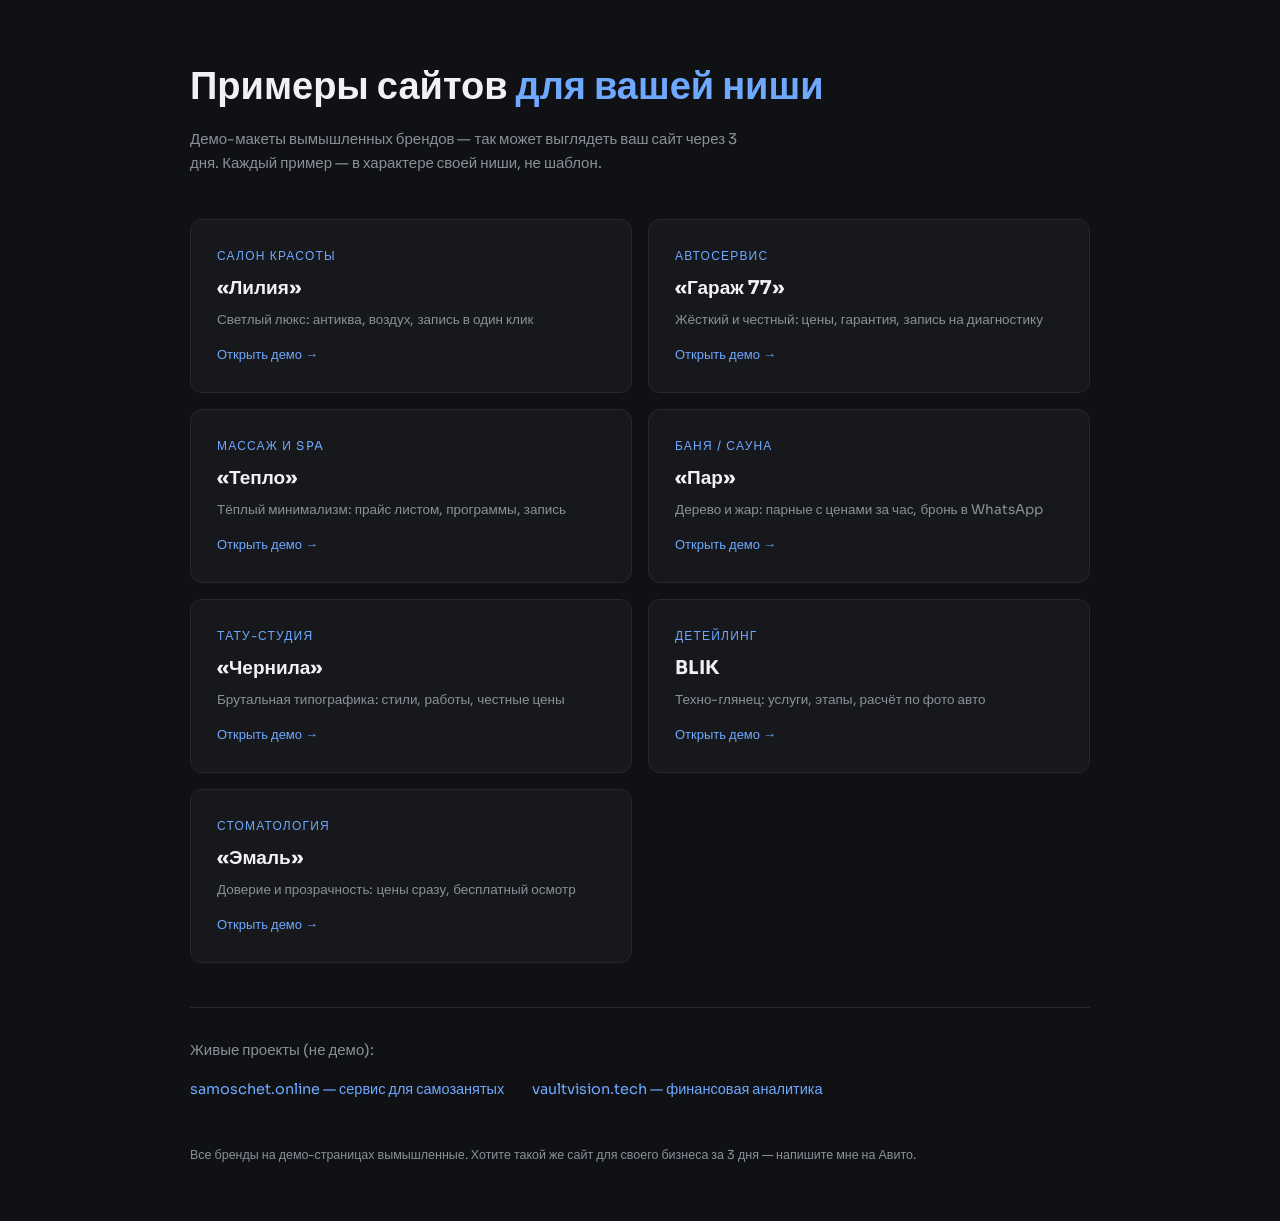
==== index.html @ 4d607de8 "5 новых нишевых демо + витрина портфолио Co-Authored-By: Claude Fable 5 <noreply@anthropic.com>" ====
<!DOCTYPE html>
<html lang="ru">
<head>
<meta charset="UTF-8">
<meta name="viewport" content="width=device-width, initial-scale=1.0">
<title>Примеры сайтов — портфолио</title>
<meta name="robots" content="noindex">
<link href="https://fonts.googleapis.com/css2?family=Sora:wght@400;600;700&display=swap" rel="stylesheet">
<style>
:root{--bg:#101114;--ink:#f0f1f3;--muted:#8b8f98;--acc:#6ea8ff;--line:#26282e;--panel:#17181c}
*{box-sizing:border-box;margin:0;padding:0}
body{background:var(--bg);color:var(--ink);font-family:"Sora",sans-serif;line-height:1.6;padding:56px 24px}
.wrap{max-width:900px;margin:0 auto}
h1{font-size:clamp(26px,4vw,38px);font-weight:700;margin-bottom:10px}
h1 span{color:var(--acc)}
.sub{color:var(--muted);margin-bottom:44px;max-width:560px;font-size:15px}
.grid{display:grid;grid-template-columns:1fr 1fr;gap:16px}
a.card{display:block;background:var(--panel);border:1px solid var(--line);border-radius:12px;padding:26px;text-decoration:none;color:var(--ink);transition:.15s}
a.card:hover{border-color:var(--acc);transform:translateY(-2px)}
.card .niche{font-size:12px;letter-spacing:.1em;text-transform:uppercase;color:var(--acc);margin-bottom:8px}
.card h2{font-size:19px;margin-bottom:6px}
.card p{color:var(--muted);font-size:13.5px}
.card .go{margin-top:14px;font-size:13px;color:var(--acc)}
.real{margin-top:44px;border-top:1px solid var(--line);padding-top:30px}
.real h3{font-size:15px;color:var(--muted);font-weight:400;margin-bottom:14px}
.real a{color:var(--acc);text-decoration:none;margin-right:24px;font-size:14.5px}
.real a:hover{text-decoration:underline}
.foot{margin-top:44px;color:var(--muted);font-size:12.5px}
@media(max-width:680px){.grid{grid-template-columns:1fr}}
</style>
</head>
<body>
<div class="wrap">
  <h1>Примеры сайтов <span>для вашей ниши</span></h1>
  <p class="sub">Демо-макеты вымышленных брендов — так может выглядеть ваш сайт через 3 дня. Каждый пример — в характере своей ниши, не шаблон.</p>
  <div class="grid">
    <a class="card" href="salon/"><div class="niche">Салон красоты</div><h2>«Лилия»</h2><p>Светлый люкс: антиква, воздух, запись в один клик</p><div class="go">Открыть демо →</div></a>
    <a class="card" href="autoservice/"><div class="niche">Автосервис</div><h2>«Гараж 77»</h2><p>Жёсткий и честный: цены, гарантия, запись на диагностику</p><div class="go">Открыть демо →</div></a>
    <a class="card" href="spa/"><div class="niche">Массаж и SPA</div><h2>«Тепло»</h2><p>Тёплый минимализм: прайс листом, программы, запись</p><div class="go">Открыть демо →</div></a>
    <a class="card" href="banya/"><div class="niche">Баня / сауна</div><h2>«Пар»</h2><p>Дерево и жар: парные с ценами за час, бронь в WhatsApp</p><div class="go">Открыть демо →</div></a>
    <a class="card" href="tattoo/"><div class="niche">Тату-студия</div><h2>«Чернила»</h2><p>Брутальная типографика: стили, работы, честные цены</p><div class="go">Открыть демо →</div></a>
    <a class="card" href="detailing/"><div class="niche">Детейлинг</div><h2>BLIK</h2><p>Техно-глянец: услуги, этапы, расчёт по фото авто</p><div class="go">Открыть демо →</div></a>
    <a class="card" href="dental/"><div class="niche">Стоматология</div><h2>«Эмаль»</h2><p>Доверие и прозрачность: цены сразу, бесплатный осмотр</p><div class="go">Открыть демо →</div></a>
  </div>
  <div class="real">
    <h3>Живые проекты (не демо):</h3>
    <a href="https://samoschet.online" target="_blank">samoschet.online — сервис для самозанятых</a>
    <a href="https://vaultvision.tech" target="_blank">vaultvision.tech — финансовая аналитика</a>
  </div>
  <p class="foot">Все бренды на демо-страницах вымышленные. Хотите такой же сайт для своего бизнеса за 3 дня — напишите мне на Авито.</p>
</div>
</body>
</html>
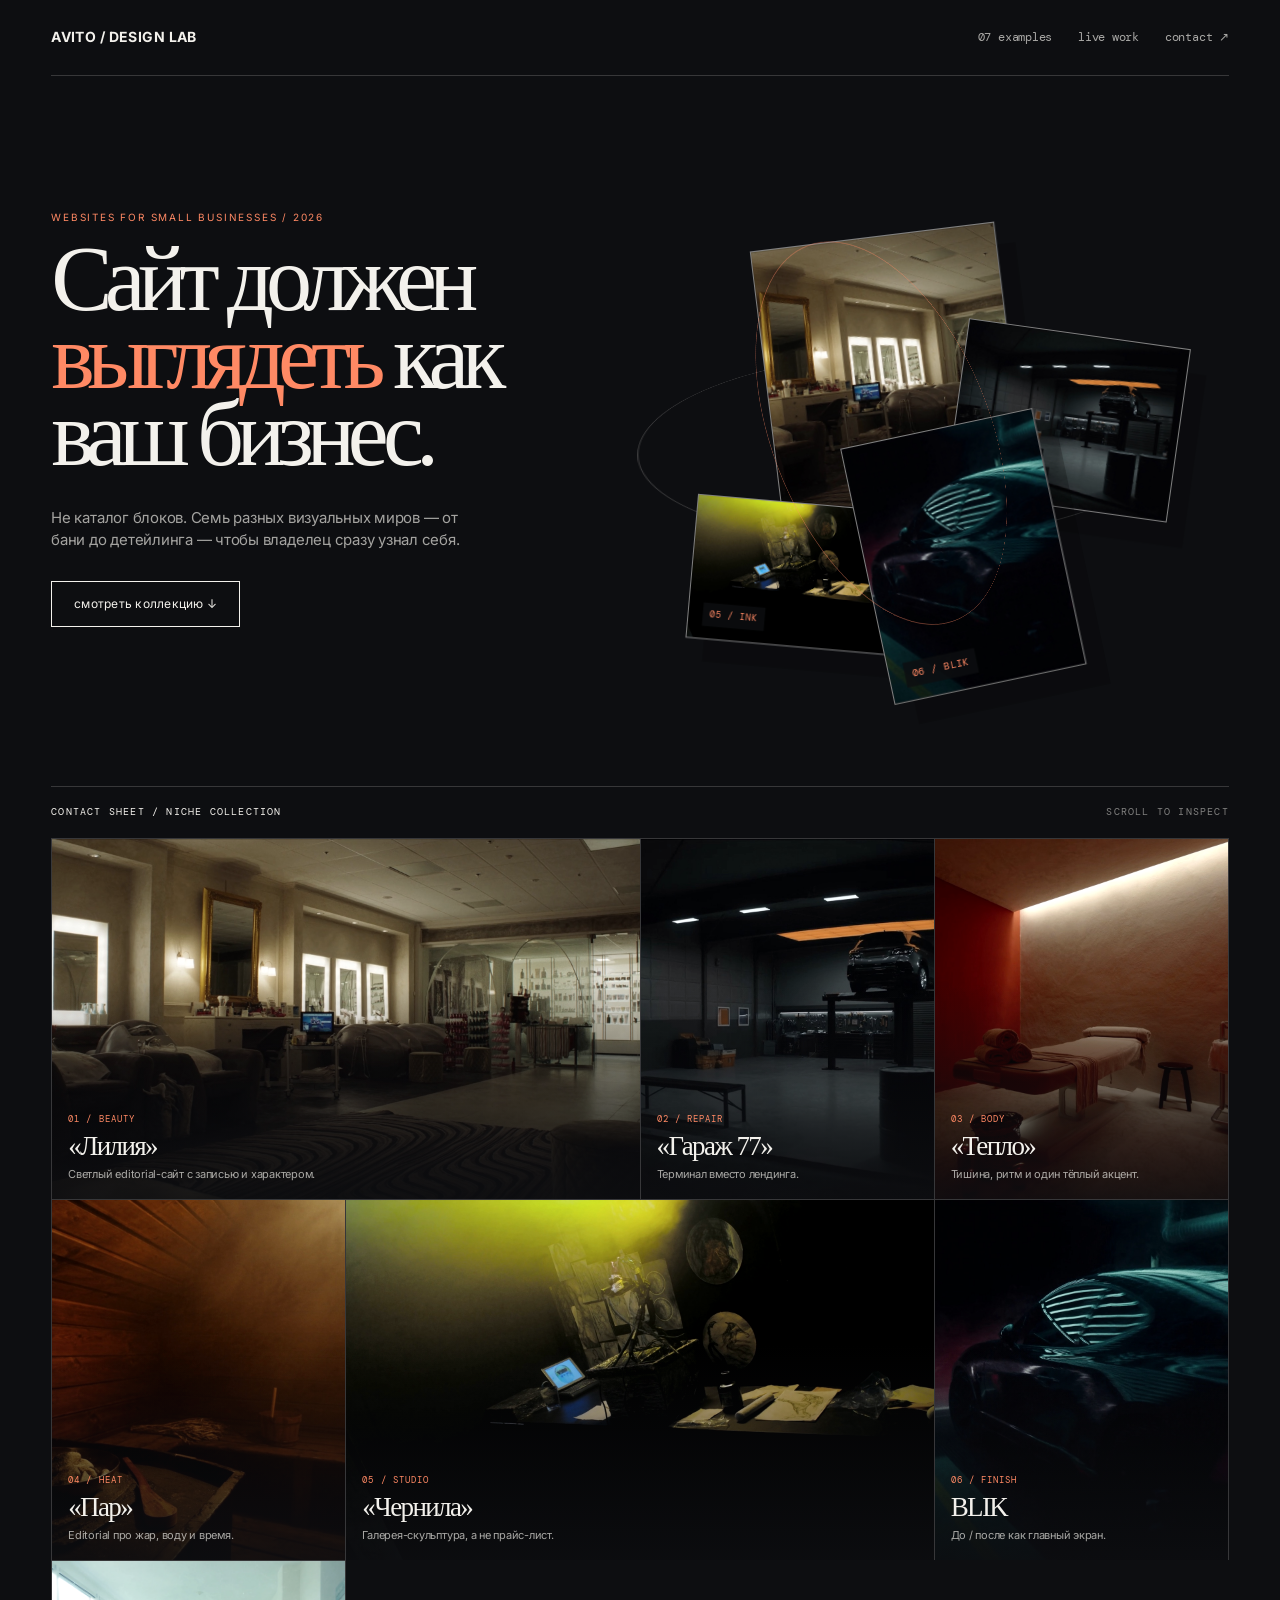
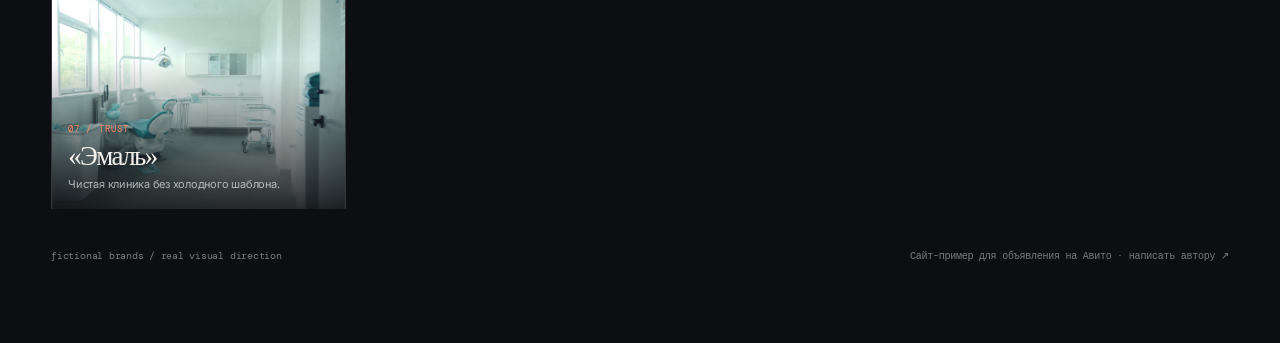
==== commit da92ca21: "Rebuild demo sites with Refero-inspired interactions" ====
--- a/index.html
+++ b/index.html
@@ -1,53 +1,82 @@
-<!DOCTYPE html>
+<!doctype html>
 <html lang="ru">
 <head>
-<meta charset="UTF-8">
-<meta name="viewport" content="width=device-width, initial-scale=1.0">
-<title>Примеры сайтов — портфолио</title>
-<meta name="robots" content="noindex">
-<link href="https://fonts.googleapis.com/css2?family=Sora:wght@400;600;700&display=swap" rel="stylesheet">
-<style>
-:root{--bg:#101114;--ink:#f0f1f3;--muted:#8b8f98;--acc:#6ea8ff;--line:#26282e;--panel:#17181c}
-*{box-sizing:border-box;margin:0;padding:0}
-body{background:var(--bg);color:var(--ink);font-family:"Sora",sans-serif;line-height:1.6;padding:56px 24px}
-.wrap{max-width:900px;margin:0 auto}
-h1{font-size:clamp(26px,4vw,38px);font-weight:700;margin-bottom:10px}
-h1 span{color:var(--acc)}
-.sub{color:var(--muted);margin-bottom:44px;max-width:560px;font-size:15px}
-.grid{display:grid;grid-template-columns:1fr 1fr;gap:16px}
-a.card{display:block;background:var(--panel);border:1px solid var(--line);border-radius:12px;padding:26px;text-decoration:none;color:var(--ink);transition:.15s}
-a.card:hover{border-color:var(--acc);transform:translateY(-2px)}
-.card .niche{font-size:12px;letter-spacing:.1em;text-transform:uppercase;color:var(--acc);margin-bottom:8px}
-.card h2{font-size:19px;margin-bottom:6px}
-.card p{color:var(--muted);font-size:13.5px}
-.card .go{margin-top:14px;font-size:13px;color:var(--acc)}
-.real{margin-top:44px;border-top:1px solid var(--line);padding-top:30px}
-.real h3{font-size:15px;color:var(--muted);font-weight:400;margin-bottom:14px}
-.real a{color:var(--acc);text-decoration:none;margin-right:24px;font-size:14.5px}
-.real a:hover{text-decoration:underline}
-.foot{margin-top:44px;color:var(--muted);font-size:12.5px}
-@media(max-width:680px){.grid{grid-template-columns:1fr}}
-</style>
+  <meta charset="UTF-8">
+  <meta name="viewport" content="width=device-width, initial-scale=1.0">
+  <title>AVITO / Design Lab — сайты для бизнеса</title>
+  <meta name="robots" content="noindex">
+  <link rel="preconnect" href="https://fonts.googleapis.com">
+  <link rel="preconnect" href="https://fonts.gstatic.com" crossorigin>
+  <link href="https://fonts.googleapis.com/css2?family=DM+Mono:wght@400;500&family=Inter:wght@400;500;600;700&display=swap" rel="stylesheet">
+  <link rel="stylesheet" href="redesign.css">
+  <script src="redesign.js" defer></script>
 </head>
-<body>
-<div class="wrap">
-  <h1>Примеры сайтов <span>для вашей ниши</span></h1>
-  <p class="sub">Демо-макеты вымышленных брендов — так может выглядеть ваш сайт через 3 дня. Каждый пример — в характере своей ниши, не шаблон.</p>
-  <div class="grid">
-    <a class="card" href="salon/"><div class="niche">Салон красоты</div><h2>«Лилия»</h2><p>Светлый люкс: антиква, воздух, запись в один клик</p><div class="go">Открыть демо →</div></a>
-    <a class="card" href="autoservice/"><div class="niche">Автосервис</div><h2>«Гараж 77»</h2><p>Жёсткий и честный: цены, гарантия, запись на диагностику</p><div class="go">Открыть демо →</div></a>
-    <a class="card" href="spa/"><div class="niche">Массаж и SPA</div><h2>«Тепло»</h2><p>Тёплый минимализм: прайс листом, программы, запись</p><div class="go">Открыть демо →</div></a>
-    <a class="card" href="banya/"><div class="niche">Баня / сауна</div><h2>«Пар»</h2><p>Дерево и жар: парные с ценами за час, бронь в WhatsApp</p><div class="go">Открыть демо →</div></a>
-    <a class="card" href="tattoo/"><div class="niche">Тату-студия</div><h2>«Чернила»</h2><p>Брутальная типографика: стили, работы, честные цены</p><div class="go">Открыть демо →</div></a>
-    <a class="card" href="detailing/"><div class="niche">Детейлинг</div><h2>BLIK</h2><p>Техно-глянец: услуги, этапы, расчёт по фото авто</p><div class="go">Открыть демо →</div></a>
-    <a class="card" href="dental/"><div class="niche">Стоматология</div><h2>«Эмаль»</h2><p>Доверие и прозрачность: цены сразу, бесплатный осмотр</p><div class="go">Открыть демо →</div></a>
+<body class="rebuild site-index">
+  <div class="r-page">
+    <header class="r-wrap r-nav">
+      <a class="r-wordmark" href="./">AVITO / DESIGN LAB</a>
+      <nav class="r-nav-links">
+        <a href="#examples">07 examples</a>
+        <a href="#live">live work</a>
+        <a href="mailto:hello@example.com">contact ↗</a>
+      </nav>
+    </header>
+
+    <main>
+      <section class="r-wrap index-hero">
+        <div class="index-hero-copy" data-reveal>
+          <p class="r-eyebrow">websites for small businesses / 2026</p>
+          <h1>Сайт должен <em>выглядеть</em> как ваш бизнес.</h1>
+          <p>Не каталог блоков. Семь разных визуальных миров — от бани до детейлинга — чтобы владелец сразу узнал себя.</p>
+          <a class="r-button" href="#examples">смотреть коллекцию ↓</a>
+        </div>
+        <div class="index-orbit" data-tilt aria-hidden="true">
+          <figure class="index-object index-object-a"><img src="assets/salon.jpg" alt=""><span class="r-stamp">01 / salon</span></figure>
+          <figure class="index-object index-object-b"><img src="assets/autoservice.jpg" alt=""><span class="r-stamp">02 / garage</span></figure>
+          <figure class="index-object index-object-c"><img src="assets/tattoo.jpg" alt=""><span class="r-stamp">05 / ink</span></figure>
+          <figure class="index-object index-object-d"><img src="assets/detailing.jpg" alt=""><span class="r-stamp">06 / blik</span></figure>
+        </div>
+      </section>
+
+      <section class="r-wrap index-sheet" id="examples">
+        <div class="index-sheet-head"><span>contact sheet / niche collection</span><span>scroll to inspect</span></div>
+        <div class="index-grid">
+          <a class="index-tile index-tile-wide" href="salon/" data-reveal>
+            <img src="assets/salon.jpg" alt="Интерьер салона красоты">
+            <div class="index-tile-copy"><small>01 / beauty</small><strong>«Лилия»</strong><span>Светлый editorial-сайт с записью и характером.</span></div>
+          </a>
+          <a class="index-tile" href="autoservice/" data-reveal>
+            <img src="assets/autoservice.jpg" alt="Автомобиль в автосервисе">
+            <div class="index-tile-copy"><small>02 / repair</small><strong>«Гараж 77»</strong><span>Терминал вместо лендинга.</span></div>
+          </a>
+          <a class="index-tile" href="spa/" data-reveal>
+            <img src="assets/spa.jpg" alt="Кабинет SPA">
+            <div class="index-tile-copy"><small>03 / body</small><strong>«Тепло»</strong><span>Тишина, ритм и один тёплый акцент.</span></div>
+          </a>
+          <a class="index-tile" href="banya/" data-reveal>
+            <img src="assets/banya.jpg" alt="Парная баня">
+            <div class="index-tile-copy"><small>04 / heat</small><strong>«Пар»</strong><span>Editorial про жар, воду и время.</span></div>
+          </a>
+          <a class="index-tile index-tile-wide" href="tattoo/" data-reveal>
+            <img src="assets/tattoo.jpg" alt="Рабочее место тату-мастера">
+            <div class="index-tile-copy"><small>05 / studio</small><strong>«Чернила»</strong><span>Галерея-скульптура, а не прайс-лист.</span></div>
+          </a>
+          <a class="index-tile" href="detailing/" data-reveal>
+            <img src="assets/detailing.jpg" alt="Автомобиль в детейлинг-центре">
+            <div class="index-tile-copy"><small>06 / finish</small><strong>BLIK</strong><span>До / после как главный экран.</span></div>
+          </a>
+          <a class="index-tile" href="dental/" data-reveal>
+            <img src="assets/dental.jpg" alt="Стоматологический кабинет">
+            <div class="index-tile-copy"><small>07 / trust</small><strong>«Эмаль»</strong><span>Чистая клиника без холодного шаблона.</span></div>
+          </a>
+        </div>
+      </section>
+
+      <section class="r-wrap index-footer" id="live">
+        <span>fictional brands / real visual direction</span>
+        <span>Сайт-пример для объявления на Авито · написать автору ↗</span>
+      </section>
+    </main>
   </div>
-  <div class="real">
-    <h3>Живые проекты (не демо):</h3>
-    <a href="https://samoschet.online" target="_blank">samoschet.online — сервис для самозанятых</a>
-    <a href="https://vaultvision.tech" target="_blank">vaultvision.tech — финансовая аналитика</a>
-  </div>
-  <p class="foot">Все бренды на демо-страницах вымышленные. Хотите такой же сайт для своего бизнеса за 3 дня — напишите мне на Авито.</p>
-</div>
 </body>
 </html>
--- a/redesign.css
+++ b/redesign.css
@@ -0,0 +1,477 @@
+/*
+  V3 redesign: every page is a composition, not a shared landing-page skin.
+  The visual grammar is borrowed from the supplied Refero references:
+  museum contact sheets, editorial hero objects, hard terminal tables,
+  pale gallery planes, and one controlled accent per surface.
+*/
+
+:root {
+  --r-max: 1320px;
+  --r-pad: clamp(22px, 4vw, 64px);
+}
+
+html { scroll-behavior: smooth; }
+
+body.rebuild,
+body.rebuild * {
+  box-sizing: border-box;
+}
+
+body.rebuild {
+  min-width: 320px;
+  margin: 0;
+  padding: 0;
+  overflow-x: hidden;
+  line-height: 1.45;
+  letter-spacing: -.015em;
+}
+
+body.rebuild a { color: inherit; }
+body.rebuild img { display: block; max-width: 100%; }
+body.rebuild button,
+body.rebuild input { font: inherit; }
+
+.r-page { min-height: 100vh; overflow: hidden; }
+.r-wrap { width: min(var(--r-max), calc(100% - var(--r-pad) * 2)); margin: 0 auto; }
+.r-nav { display: flex; align-items: center; justify-content: space-between; gap: 24px; min-height: 76px; }
+.r-nav a { text-decoration: none; }
+.r-wordmark { font-weight: 700; letter-spacing: -.04em; }
+.r-nav-links { display: flex; align-items: center; gap: 26px; font-size: 12px; }
+.r-nav-links a { opacity: .68; transition: opacity .2s ease, transform .2s ease; }
+.r-nav-links a:hover { opacity: 1; transform: translateY(-2px); }
+.r-eyebrow { margin: 0 0 18px; font-size: 10px; line-height: 1.2; letter-spacing: .18em; text-transform: uppercase; }
+.r-kicker { margin: 0; font-size: 11px; letter-spacing: .12em; text-transform: uppercase; }
+.r-button { display: inline-flex; align-items: center; justify-content: center; min-height: 46px; padding: 0 22px; border: 1px solid currentColor; text-decoration: none; font-size: 12px; letter-spacing: .02em; transition: transform .2s ease, background .2s ease, color .2s ease; }
+.r-button:hover { transform: translateY(-3px); }
+.r-rule { height: 1px; background: currentColor; opacity: .18; }
+.r-section { padding: clamp(76px, 11vw, 160px) 0; }
+.r-section-head { display: flex; align-items: end; justify-content: space-between; gap: 32px; margin-bottom: 42px; }
+.r-section-head h2 { max-width: 620px; margin: 0; font-size: clamp(34px, 5vw, 76px); line-height: .94; letter-spacing: -.07em; font-weight: 500; }
+.r-section-head p { max-width: 260px; margin: 0; font-size: 13px; opacity: .66; }
+[data-reveal] { opacity: 0; transform: translateY(24px); transition: opacity .8s ease, transform .8s cubic-bezier(.2,.7,.2,1); }
+[data-reveal].is-visible { opacity: 1; transform: none; }
+[data-tilt] { --rx: 0deg; --ry: 0deg; transform: perspective(1100px) rotateX(var(--rx)) rotateY(var(--ry)); transition: transform .25s ease-out; }
+
+/* Portfolio — Mono / Minimal Collective contact sheet */
+body.site-index {
+  background: #0d0e11;
+  color: #f3f1ec;
+  font-family: "Inter", Arial, sans-serif;
+}
+.site-index .r-nav { border-bottom: 1px solid rgba(243,241,236,.18); }
+.site-index .r-wordmark { font-size: 14px; letter-spacing: .03em; }
+.site-index .r-nav-links { font-family: "DM Mono", monospace; }
+.index-hero { position: relative; display: grid; grid-template-columns: minmax(0, .88fr) minmax(420px, 1.12fr); align-items: center; min-height: 710px; gap: 40px; }
+.index-hero-copy { position: relative; z-index: 2; padding: 70px 0 94px; }
+.index-hero-copy .r-eyebrow { color: #ff8964; }
+.index-hero h1 { max-width: 760px; margin: 0; font-family: Georgia, "Times New Roman", serif; font-size: clamp(54px, 7.2vw, 112px); line-height: .84; letter-spacing: -.085em; font-weight: 400; }
+.index-hero h1 em { color: #ff8964; font-style: normal; }
+.index-hero-copy > p:not(.r-eyebrow) { max-width: 420px; margin: 34px 0 30px; color: rgba(243,241,236,.66); font-size: 15px; }
+.index-hero .r-button { border-color: #f3f1ec; }
+.index-orbit { position: relative; min-height: 570px; perspective: 1200px; transform: translateZ(0); }
+.index-orbit::before { content: ""; position: absolute; inset: 12% 8%; border: 1px solid rgba(243,241,236,.2); border-radius: 50%; transform: rotateX(65deg) rotateZ(-12deg); animation: indexOrbit 18s linear infinite; }
+.index-orbit::after { content: ""; position: absolute; inset: 25% 0 18%; border: 1px solid rgba(255,137,100,.36); border-radius: 50%; transform: rotateY(67deg) rotateZ(20deg); animation: indexOrbitBack 14s linear infinite; }
+.index-object { position: absolute; overflow: hidden; border: 1px solid rgba(243,241,236,.48); background: #17181c; box-shadow: 18px 22px 0 rgba(0,0,0,.22); transition: transform .5s cubic-bezier(.2,.8,.2,1); }
+.index-object img { width: 100%; height: 100%; object-fit: cover; filter: saturate(.82) contrast(1.03); }
+.index-object span { position: absolute; left: 14px; bottom: 12px; z-index: 1; font-family: "DM Mono", monospace; font-size: 9px; letter-spacing: .1em; text-transform: uppercase; }
+.index-object-a { top: 14%; left: 22%; width: 238px; height: 292px; transform: rotate(-7deg) translateZ(40px); animation: objectFloatA 8s ease-in-out infinite; }
+.index-object-b { top: 31%; right: 4%; width: 210px; height: 164px; transform: rotate(8deg) translateZ(75px); animation: objectFloatB 7s ease-in-out infinite; }
+.index-object-c { bottom: 10%; left: 10%; width: 198px; height: 142px; transform: rotate(5deg) translateZ(20px); animation: objectFloatC 9s ease-in-out infinite; }
+.index-object-d { right: 22%; bottom: 6%; width: 180px; height: 240px; transform: rotate(-12deg) translateZ(100px); animation: objectFloatD 10s ease-in-out infinite; }
+.index-object .r-stamp { color: #ff8964; background: rgba(13,14,17,.82); padding: 5px 7px; }
+.index-sheet { border-top: 1px solid rgba(243,241,236,.18); }
+.index-sheet-head { display: flex; align-items: baseline; justify-content: space-between; gap: 20px; padding: 18px 0; font-family: "DM Mono", monospace; font-size: 10px; letter-spacing: .12em; text-transform: uppercase; }
+.index-sheet-head span:last-child { opacity: .5; }
+.index-grid { display: grid; grid-template-columns: repeat(4, 1fr); border-left: 1px solid rgba(243,241,236,.18); }
+.index-tile { min-height: 248px; position: relative; overflow: hidden; border-right: 1px solid rgba(243,241,236,.18); border-top: 1px solid rgba(243,241,236,.18); text-decoration: none; }
+.index-tile img { width: 100%; height: 100%; min-height: 248px; object-fit: cover; filter: grayscale(.2) contrast(1.04); transition: transform .55s ease, filter .55s ease; }
+.index-tile::after { content: ""; position: absolute; inset: 0; background: linear-gradient(180deg, transparent 40%, rgba(13,14,17,.88)); }
+.index-tile:hover img { transform: scale(1.07); filter: grayscale(0) contrast(1.06); }
+.index-tile-copy { position: absolute; z-index: 1; left: 16px; right: 16px; bottom: 16px; }
+.index-tile-copy small { display: block; margin-bottom: 8px; color: #ff8964; font-family: "DM Mono", monospace; font-size: 9px; letter-spacing: .12em; text-transform: uppercase; }
+.index-tile-copy strong { display: block; font-family: Georgia, serif; font-size: 27px; line-height: .9; font-weight: 400; letter-spacing: -.06em; }
+.index-tile-copy span { display: block; margin-top: 8px; color: rgba(243,241,236,.68); font-size: 11px; }
+.index-tile-wide { grid-column: span 2; min-height: 360px; }
+.index-tile-wide img { min-height: 360px; }
+.index-footer { display: flex; justify-content: space-between; gap: 24px; padding: 40px 0 80px; color: rgba(243,241,236,.48); font-family: "DM Mono", monospace; font-size: 10px; }
+
+/* Salon — pale editorial mirror / runway */
+body.site-salon { background: #f4eee8; color: #171414; font-family: "Inter", Arial, sans-serif; }
+.site-salon .r-nav { min-height: 86px; border-bottom: 1px solid rgba(23,20,20,.16); }
+.site-salon .r-wordmark { font-family: Georgia, serif; font-size: 19px; font-weight: 400; }
+.site-salon .r-wordmark em { color: #bd5d41; font-style: italic; }
+.site-salon .r-nav-links { font-size: 12px; }
+.site-salon .r-button { border-radius: 999px; background: #171414; color: #fff; border-color: #171414; }
+.salon-hero { display: grid; grid-template-columns: minmax(0, .82fr) minmax(420px, 1.18fr); align-items: center; min-height: 760px; gap: clamp(40px, 8vw, 140px); padding: 66px 0 100px; }
+.salon-copy { padding: 60px 0; }
+.salon-copy .r-eyebrow { color: #bd5d41; }
+.salon-copy h1 { max-width: 700px; margin: 0; font-family: Georgia, "Times New Roman", serif; font-size: clamp(58px, 8vw, 124px); line-height: .84; letter-spacing: -.09em; font-weight: 400; }
+.salon-copy h1 em { color: #bd5d41; font-style: italic; }
+.salon-copy > p:not(.r-eyebrow) { max-width: 400px; margin: 34px 0 30px; color: #6f625d; font-size: 15px; }
+.salon-links { display: flex; align-items: center; gap: 18px; flex-wrap: wrap; }
+.salon-links .r-button { background: #171414; }
+.salon-links .text-link { font-size: 12px; text-underline-offset: 4px; }
+.salon-visual { position: relative; min-height: 610px; }
+.salon-visual-main { position: absolute; inset: 0 6% 0 10%; overflow: hidden; border-radius: 42% 42% 4px 4px; transform: rotate(3deg); }
+.salon-visual-main img { width: 100%; height: 100%; object-fit: cover; filter: saturate(.72) sepia(.12) contrast(1.02); }
+.salon-visual-main::after { content: ""; position: absolute; inset: 0; background: linear-gradient(150deg, rgba(255,229,210,.18), transparent 42%, rgba(50,22,12,.28)); }
+.salon-visual-note { position: absolute; right: 0; top: 13%; width: 196px; padding: 18px; background: #171414; color: #fff; transform: rotate(8deg) translateZ(50px); box-shadow: 14px 16px 0 rgba(189,93,65,.38); }
+.salon-visual-note strong { display: block; margin: 14px 0 5px; font-family: Georgia, serif; font-size: 32px; font-weight: 400; line-height: .9; }
+.salon-visual-note span { font-size: 10px; opacity: .64; }
+.salon-visual-note small { color: #f3bf9f; font-size: 9px; letter-spacing: .1em; text-transform: uppercase; }
+.salon-visual-tag { position: absolute; left: 0; bottom: 8%; padding: 9px 12px; border: 1px solid rgba(23,20,20,.28); background: rgba(244,238,232,.86); font-family: "DM Mono", monospace; font-size: 9px; letter-spacing: .12em; text-transform: uppercase; transform: rotate(-5deg); }
+.salon-manifesto { display: grid; grid-template-columns: .7fr 1.3fr; gap: 60px; padding: 112px 0; border-top: 1px solid rgba(23,20,20,.2); }
+.salon-manifesto .r-eyebrow { color: #bd5d41; }
+.salon-manifesto h2 { max-width: 720px; margin: 0; font-family: Georgia, serif; font-size: clamp(42px, 5.8vw, 84px); line-height: .9; font-weight: 400; letter-spacing: -.08em; }
+.salon-manifesto h2 em { color: #bd5d41; }
+.salon-services { padding: 110px 0; border-top: 1px solid rgba(23,20,20,.2); }
+.salon-service-list { border-top: 1px solid rgba(23,20,20,.25); }
+.salon-service-row { display: grid; grid-template-columns: 52px 1.2fr .8fr auto; gap: 18px; align-items: baseline; padding: 22px 0; border-bottom: 1px solid rgba(23,20,20,.2); }
+.salon-service-row small { color: #bd5d41; font-family: "DM Mono", monospace; font-size: 10px; }
+.salon-service-row strong { font-family: Georgia, serif; font-size: clamp(23px, 3vw, 36px); font-weight: 400; letter-spacing: -.05em; }
+.salon-service-row span { color: #6f625d; font-size: 12px; }
+.salon-service-row b { font-family: "DM Mono", monospace; font-size: 12px; font-weight: 400; }
+.salon-book { display: grid; grid-template-columns: 1fr .8fr; gap: 40px; padding: 46px; background: #171414; color: #fff; }
+.salon-book h2 { margin: 0; font-family: Georgia, serif; font-size: clamp(40px, 5vw, 72px); line-height: .88; font-weight: 400; letter-spacing: -.07em; }
+.salon-book p { max-width: 280px; margin: 0 0 24px; color: rgba(255,255,255,.6); font-size: 13px; }
+.salon-book .r-button { background: #bd5d41; border-color: #bd5d41; }
+.salon-footer { padding: 30px 0 70px; color: #6f625d; font-size: 11px; }
+
+/* Garage — Minimal Collective / Max Yinger terminal */
+body.site-garage { background: #090a0d; color: #f2f0ec; font-family: "DM Mono", monospace; }
+.site-garage .r-nav { border-bottom: 1px solid rgba(242,240,236,.2); }
+.site-garage .r-wordmark { font-family: "Space Grotesk", sans-serif; font-size: 15px; text-transform: uppercase; }
+.site-garage .r-wordmark b { color: #ff5c1a; }
+.site-garage .r-nav-links { font-size: 10px; }
+.site-garage .r-button { border-color: #ff5c1a; color: #ff5c1a; }
+.garage-hero { display: grid; grid-template-columns: minmax(0, .9fr) minmax(440px, 1.1fr); gap: 38px; min-height: 760px; align-items: center; padding: 88px 0 118px; border-bottom: 1px solid rgba(242,240,236,.2); }
+.garage-copy .r-eyebrow { color: #ff5c1a; }
+.garage-copy h1 { max-width: 640px; margin: 0; font-family: "Space Grotesk", sans-serif; font-size: clamp(64px, 9vw, 138px); line-height: .78; letter-spacing: -.1em; font-weight: 700; text-transform: uppercase; }
+.garage-copy h1 span { color: #ff5c1a; }
+.garage-copy > p:not(.r-eyebrow) { max-width: 420px; margin: 32px 0; color: rgba(242,240,236,.56); font-size: 13px; line-height: 1.7; }
+.garage-hero-meta { display: flex; gap: 30px; flex-wrap: wrap; color: rgba(242,240,236,.55); font-size: 10px; }
+.garage-hero-meta strong { display: block; margin-bottom: 4px; color: #f2f0ec; font-family: "Space Grotesk", sans-serif; font-size: 24px; }
+.garage-bay { position: relative; min-height: 530px; border: 1px solid rgba(242,240,236,.26); background: #15171c; transform: rotate(-3deg); box-shadow: 20px 22px 0 rgba(255,92,26,.16); }
+.garage-bay img { width: 100%; height: 100%; min-height: 530px; object-fit: cover; filter: grayscale(.84) contrast(1.16) brightness(.72); }
+.garage-bay::before { content: "GARAGE / 77"; position: absolute; z-index: 2; top: 18px; left: 18px; color: #ff5c1a; font-size: 10px; letter-spacing: .14em; }
+.garage-bay::after { content: "01"; position: absolute; z-index: 2; right: 14px; bottom: 8px; color: rgba(242,240,236,.72); font-family: "Space Grotesk", sans-serif; font-size: 86px; letter-spacing: -.1em; }
+.garage-console { position: absolute; z-index: 3; right: -38px; bottom: 36px; width: 240px; padding: 20px; border: 1px solid #ff5c1a; background: rgba(9,10,13,.94); transform: rotate(5deg) translateZ(60px); box-shadow: 12px 14px 0 rgba(0,0,0,.36); }
+.garage-console .console-top { display: flex; justify-content: space-between; color: rgba(242,240,236,.54); font-size: 9px; }
+.garage-console strong { display: block; margin: 24px 0 18px; color: #ff5c1a; font-family: "Space Grotesk", sans-serif; font-size: 33px; letter-spacing: -.08em; }
+.console-bar { height: 5px; background: rgba(242,240,236,.16); }
+.console-bar i { display: block; width: 68%; height: 100%; background: #ff5c1a; animation: consoleLoad 2.5s ease-in-out infinite; }
+.console-foot { display: flex; justify-content: space-between; margin-top: 18px; color: rgba(242,240,236,.54); font-size: 9px; }
+.garage-services { padding: 120px 0; }
+.garage-services h2 { margin: 0 0 30px; color: #ff5c1a; font-family: "Space Grotesk", sans-serif; font-size: clamp(40px, 6vw, 80px); letter-spacing: -.1em; text-transform: uppercase; }
+.garage-table { border-top: 1px solid rgba(242,240,236,.22); }
+.garage-row { display: grid; grid-template-columns: 70px 1fr 1fr 120px; gap: 20px; align-items: baseline; padding: 22px 0; border-bottom: 1px solid rgba(242,240,236,.18); text-decoration: none; transition: padding .2s ease, color .2s ease; }
+.garage-row:hover { padding-left: 12px; color: #ff5c1a; }
+.garage-row small { color: #ff5c1a; }
+.garage-row span { color: rgba(242,240,236,.54); font-size: 11px; }
+.garage-row strong { font-family: "Space Grotesk", sans-serif; font-size: 20px; letter-spacing: -.06em; font-weight: 500; }
+.garage-row b { text-align: right; font-size: 12px; font-weight: 400; }
+.garage-proof { display: grid; grid-template-columns: .8fr 1.2fr; gap: 60px; padding: 100px 0; border-top: 1px solid rgba(242,240,236,.22); }
+.garage-proof h2 { margin: 0; font-family: "Space Grotesk", sans-serif; font-size: clamp(40px, 5vw, 72px); line-height: .86; letter-spacing: -.1em; text-transform: uppercase; }
+.garage-proof p { max-width: 480px; color: rgba(242,240,236,.6); font-size: 13px; line-height: 1.8; }
+.garage-form { display: grid; grid-template-columns: 1fr 1fr; gap: 12px; }
+.garage-form input { min-width: 0; padding: 15px; border: 1px solid rgba(242,240,236,.3); background: transparent; color: #f2f0ec; }
+.garage-form input::placeholder { color: rgba(242,240,236,.44); }
+.garage-form .r-button { grid-column: span 2; background: #ff5c1a; color: #090a0d; border-color: #ff5c1a; font-weight: 700; }
+.garage-footer { padding: 30px 0 70px; border-top: 1px solid rgba(242,240,236,.2); color: rgba(242,240,236,.45); font-size: 10px; }
+
+/* SPA — amp: cool white / warm orange / one object */
+body.site-spa { background: #f6f4ef; color: #161616; font-family: "Inter", Arial, sans-serif; }
+.site-spa .r-nav { border-bottom: 1px solid rgba(22,22,22,.18); }
+.site-spa .r-wordmark { font-family: Georgia, serif; font-size: 21px; font-weight: 400; }
+.site-spa .r-wordmark span { color: #ff6f1f; }
+.site-spa .r-nav-links { font-size: 12px; }
+.site-spa .r-button { border-radius: 999px; border-color: #ff6f1f; background: #ff6f1f; color: #161616; }
+.spa-hero { display: grid; grid-template-columns: minmax(0, .9fr) minmax(380px, 1.1fr); gap: 80px; align-items: center; min-height: 760px; padding: 90px 0 110px; }
+.spa-copy .r-eyebrow { color: #ff6f1f; }
+.spa-copy h1 { max-width: 660px; margin: 0; font-family: Georgia, serif; font-size: clamp(62px, 8vw, 126px); line-height: .82; letter-spacing: -.09em; font-weight: 400; }
+.spa-copy h1 em { color: #ff6f1f; font-style: normal; }
+.spa-copy > p:not(.r-eyebrow) { max-width: 390px; margin: 32px 0; color: #6f6b63; font-size: 14px; }
+.spa-actions { display: flex; align-items: center; gap: 20px; flex-wrap: wrap; }
+.spa-actions .r-button { padding: 0 25px; }
+.spa-actions .text-link { color: #6f6b63; font-size: 12px; }
+.spa-object { position: relative; min-height: 560px; display: grid; place-items: center; perspective: 1000px; }
+.spa-object::before { content: "BREATHE / 01"; position: absolute; top: 20px; right: 0; color: #6f6b63; font-family: "DM Mono", monospace; font-size: 9px; letter-spacing: .14em; }
+.spa-orb { position: relative; width: min(33vw, 390px); height: min(33vw, 390px); min-width: 260px; min-height: 260px; border-radius: 50%; background: #e5e0d8; box-shadow: 28px 28px 0 rgba(255,111,31,.18); transform: rotateX(8deg) rotateY(-14deg); }
+.spa-orb img { width: 100%; height: 100%; border-radius: inherit; object-fit: cover; filter: saturate(.72) sepia(.08); }
+.spa-orb::before, .spa-orb::after { content: ""; position: absolute; border: 1px solid rgba(255,111,31,.75); border-radius: 50%; pointer-events: none; }
+.spa-orb::before { inset: -28px 14px; transform: rotateX(67deg); animation: spaRing 12s linear infinite; }
+.spa-orb::after { inset: 15px -26px; transform: rotateY(66deg) rotateZ(15deg); border-color: rgba(22,22,22,.28); animation: spaRingBack 10s linear infinite; }
+.spa-orb-label { position: absolute; left: -38px; bottom: 22px; width: 150px; padding: 12px; border: 1px solid rgba(22,22,22,.3); background: #f6f4ef; color: #6f6b63; font-family: "DM Mono", monospace; font-size: 9px; line-height: 1.35; letter-spacing: .08em; }
+.spa-services { padding: 108px 0; border-top: 1px solid rgba(22,22,22,.2); }
+.spa-services .r-section-head h2 em { color: #ff6f1f; font-style: normal; }
+.spa-service-list { border-top: 1px solid rgba(22,22,22,.25); }
+.spa-service-row { display: grid; grid-template-columns: 1fr 1fr auto; gap: 20px; align-items: baseline; padding: 22px 0; border-bottom: 1px solid rgba(22,22,22,.2); }
+.spa-service-row strong { font-family: Georgia, serif; font-size: clamp(22px, 2.8vw, 35px); font-weight: 400; letter-spacing: -.06em; }
+.spa-service-row span { color: #77736b; font-size: 12px; }
+.spa-service-row b { font-size: 12px; font-weight: 400; }
+.spa-ritual { display: grid; grid-template-columns: 1fr 1fr; gap: 60px; padding: 120px 0; border-top: 1px solid rgba(22,22,22,.2); }
+.spa-ritual h2 { margin: 0; font-family: Georgia, serif; font-size: clamp(44px, 6vw, 82px); line-height: .88; letter-spacing: -.08em; font-weight: 400; }
+.spa-ritual h2 em { color: #ff6f1f; font-style: normal; }
+.spa-ritual p { max-width: 380px; color: #77736b; font-size: 13px; line-height: 1.8; }
+.spa-ritual-bar { display: flex; align-items: center; gap: 12px; margin-top: 34px; color: #77736b; font-family: "DM Mono", monospace; font-size: 9px; }
+.spa-ritual-bar i { display: block; height: 1px; flex: 1; background: #ff6f1f; }
+.spa-book { padding: 70px 0; border-top: 1px solid rgba(22,22,22,.2); }
+.spa-book-inner { display: flex; align-items: center; justify-content: space-between; gap: 30px; padding: 42px; background: #171616; color: #fff; }
+.spa-book h2 { margin: 0; font-family: Georgia, serif; font-size: clamp(38px, 5vw, 70px); line-height: .86; letter-spacing: -.07em; font-weight: 400; }
+.spa-book .r-button { background: #ff6f1f; border-color: #ff6f1f; }
+.spa-footer { padding: 30px 0 70px; color: #77736b; font-size: 11px; }
+
+/* Banya — Hyer-style pale editorial plus live steam surface */
+body.site-banya { background: #e9dfd3; color: #1c1714; font-family: "Inter", Arial, sans-serif; }
+.site-banya .r-nav { border-bottom: 1px solid rgba(28,23,20,.2); }
+.site-banya .r-wordmark { font-family: Georgia, serif; font-size: 22px; font-weight: 400; }
+.site-banya .r-wordmark span { color: #ba643a; }
+.site-banya .r-nav-links { font-size: 12px; }
+.site-banya .r-button { border-radius: 999px; background: #1c1714; border-color: #1c1714; color: #fff; }
+.banya-hero { display: grid; grid-template-columns: minmax(0, .85fr) minmax(430px, 1.15fr); gap: clamp(40px, 8vw, 130px); align-items: center; min-height: 760px; padding: 90px 0 120px; }
+.banya-copy .r-eyebrow { color: #ba643a; }
+.banya-copy h1 { max-width: 680px; margin: 0; font-family: Georgia, serif; font-size: clamp(60px, 8vw, 130px); line-height: .8; letter-spacing: -.1em; font-weight: 400; }
+.banya-copy h1 em { color: #ba643a; font-style: italic; }
+.banya-copy > p:not(.r-eyebrow) { max-width: 400px; margin: 32px 0; color: #736459; font-size: 14px; }
+.banya-facts { display: flex; gap: 28px; flex-wrap: wrap; margin-top: 38px; color: #736459; font-family: "DM Mono", monospace; font-size: 9px; }
+.banya-facts strong { display: block; margin-bottom: 4px; color: #1c1714; font-family: Georgia, serif; font-size: 27px; font-weight: 400; }
+.banya-stage { position: relative; min-height: 580px; }
+.banya-stage-photo { position: absolute; inset: 0 8% 0 0; overflow: hidden; border-radius: 2px; transform: rotate(3deg); }
+.banya-stage-photo img { width: 100%; height: 100%; object-fit: cover; filter: saturate(.75) sepia(.16) contrast(1.03); }
+.banya-stage-photo::after { content: ""; position: absolute; inset: 0; background: rgba(65,32,18,.16); }
+.banya-live { position: absolute; z-index: 2; right: 0; top: 8%; width: 188px; padding: 15px; background: #1c1714; color: #f8f0e8; transform: rotate(-7deg); box-shadow: 14px 15px 0 rgba(186,100,58,.28); }
+.banya-live b { display: block; margin: 20px 0 6px; font-family: Georgia, serif; font-size: 26px; font-weight: 400; line-height: .9; }
+.banya-live span { color: rgba(248,240,232,.58); font-size: 10px; }
+.banya-canvas { position: absolute; z-index: 3; inset: 0 8% 0 0; width: 100%; height: 100%; pointer-events: none; }
+.banya-stage-caption { position: absolute; left: 0; bottom: -20px; color: #ba643a; font-family: "DM Mono", monospace; font-size: 9px; letter-spacing: .12em; text-transform: uppercase; }
+.banya-rooms { padding: 120px 0; border-top: 1px solid rgba(28,23,20,.2); }
+.banya-rooms .r-section-head h2 em { color: #ba643a; font-style: normal; }
+.banya-room-list { border-top: 1px solid rgba(28,23,20,.25); }
+.banya-room-row { display: grid; grid-template-columns: 52px 1fr .9fr auto; gap: 18px; align-items: baseline; padding: 26px 0; border-bottom: 1px solid rgba(28,23,20,.2); }
+.banya-room-row small { color: #ba643a; font-family: "DM Mono", monospace; font-size: 10px; }
+.banya-room-row strong { font-family: Georgia, serif; font-size: clamp(24px, 3vw, 38px); font-weight: 400; letter-spacing: -.06em; }
+.banya-room-row span { color: #736459; font-size: 12px; }
+.banya-room-row b { font-family: "DM Mono", monospace; font-size: 11px; font-weight: 400; }
+.banya-ritual { display: grid; grid-template-columns: 1fr .8fr; gap: 60px; padding: 110px 0; border-top: 1px solid rgba(28,23,20,.2); }
+.banya-ritual h2 { max-width: 630px; margin: 0; font-family: Georgia, serif; font-size: clamp(46px, 6vw, 84px); line-height: .88; letter-spacing: -.08em; font-weight: 400; }
+.banya-ritual h2 em { color: #ba643a; font-style: italic; }
+.banya-ritual p { color: #736459; font-size: 13px; line-height: 1.8; }
+.banya-book { padding: 70px 0 100px; }
+.banya-book-inner { display: flex; align-items: center; justify-content: space-between; gap: 30px; padding: 38px; border: 1px solid rgba(28,23,20,.25); background: rgba(255,255,255,.2); }
+.banya-book h2 { margin: 0; font-family: Georgia, serif; font-size: clamp(36px, 5vw, 64px); line-height: .88; font-weight: 400; letter-spacing: -.07em; }
+.banya-footer { padding: 28px 0 70px; color: #736459; font-size: 11px; }
+
+/* Tattoo — Lusion-like sculpture gallery */
+body.site-tattoo { background: #e9e7ff; color: #0a0a0c; font-family: "Inter", Arial, sans-serif; }
+.site-tattoo .r-nav { border-bottom: 1px solid rgba(10,10,12,.24); }
+.site-tattoo .r-wordmark { font-family: "Space Grotesk", sans-serif; font-size: 16px; text-transform: uppercase; letter-spacing: -.05em; }
+.site-tattoo .r-wordmark span { color: #5946ff; }
+.site-tattoo .r-nav-links { font-size: 12px; }
+.site-tattoo .r-button { border-color: #5946ff; background: #5946ff; color: #fff; }
+.tattoo-hero { display: grid; grid-template-columns: minmax(0, .75fr) minmax(460px, 1.25fr); gap: 80px; align-items: center; min-height: 790px; padding: 90px 0 130px; }
+.tattoo-copy .r-eyebrow { color: #5946ff; }
+.tattoo-copy h1 { max-width: 650px; margin: 0; font-family: "Space Grotesk", sans-serif; font-size: clamp(62px, 8vw, 132px); line-height: .78; letter-spacing: -.11em; font-weight: 700; text-transform: uppercase; }
+.tattoo-copy h1 span { color: #5946ff; }
+.tattoo-copy > p:not(.r-eyebrow) { max-width: 410px; margin: 32px 0; color: #5c596e; font-size: 14px; }
+.tattoo-stage { position: relative; min-height: 560px; perspective: 1200px; }
+.tattoo-stage::before { content: "3D STUDY / 04"; position: absolute; left: 0; bottom: 14px; color: #5946ff; font-family: "DM Mono", monospace; font-size: 9px; letter-spacing: .12em; }
+.tattoo-sculpture { position: absolute; inset: 4% 0 7% 9%; transform-style: preserve-3d; }
+.tattoo-panel { position: absolute; overflow: hidden; border: 1px solid #f5f3ff; background: #050506; box-shadow: 22px 24px 0 rgba(89,70,255,.16); }
+.tattoo-panel img { width: 100%; height: 100%; object-fit: cover; filter: contrast(1.12) saturate(.78); }
+.tattoo-panel::after { content: ""; position: absolute; inset: 0; background: linear-gradient(180deg, transparent 30%, rgba(0,0,0,.64)); }
+.tattoo-panel span { position: absolute; z-index: 1; left: 12px; bottom: 12px; color: #e9e7ff; font-family: "DM Mono", monospace; font-size: 9px; letter-spacing: .12em; }
+.tattoo-panel-a { left: 8%; top: 10%; width: 260px; height: 340px; transform: translateZ(80px) rotate(-8deg); animation: sculptureA 9s ease-in-out infinite; }
+.tattoo-panel-b { right: 3%; top: 23%; width: 220px; height: 300px; transform: translateZ(40px) rotate(9deg); animation: sculptureB 8s ease-in-out infinite; }
+.tattoo-panel-c { left: 22%; bottom: 0; width: 240px; height: 180px; transform: translateZ(120px) rotate(5deg); animation: sculptureC 7s ease-in-out infinite; }
+.tattoo-ink-canvas { position: absolute; inset: 0; z-index: 4; pointer-events: none; }
+.tattoo-index { position: absolute; right: -5px; top: 9%; z-index: 5; color: #5946ff; font-family: "DM Mono", monospace; font-size: 10px; letter-spacing: .1em; writing-mode: vertical-rl; }
+.tattoo-ledger { padding: 120px 0; border-top: 1px solid rgba(10,10,12,.24); }
+.tattoo-ledger .r-section-head h2 span { color: #5946ff; }
+.tattoo-list { border-top: 1px solid rgba(10,10,12,.3); }
+.tattoo-row { display: grid; grid-template-columns: 54px 1fr .8fr auto; gap: 18px; align-items: baseline; padding: 24px 0; border-bottom: 1px solid rgba(10,10,12,.2); }
+.tattoo-row small { color: #5946ff; font-family: "DM Mono", monospace; font-size: 10px; }
+.tattoo-row strong { font-family: "Space Grotesk", sans-serif; font-size: clamp(22px, 3vw, 36px); font-weight: 500; letter-spacing: -.08em; text-transform: uppercase; }
+.tattoo-row span { color: #5c596e; font-size: 12px; }
+.tattoo-row b { font-family: "DM Mono", monospace; font-size: 11px; font-weight: 400; }
+.tattoo-strip { display: flex; align-items: center; justify-content: space-between; gap: 30px; padding: 34px 0; border-top: 1px solid rgba(10,10,12,.24); border-bottom: 1px solid rgba(10,10,12,.24); color: #5946ff; font-family: "DM Mono", monospace; font-size: 10px; letter-spacing: .12em; text-transform: uppercase; }
+.tattoo-book { display: grid; grid-template-columns: 1fr auto; gap: 30px; align-items: center; padding: 100px 0; }
+.tattoo-book h2 { margin: 0; font-family: "Space Grotesk", sans-serif; font-size: clamp(48px, 6vw, 90px); line-height: .82; letter-spacing: -.1em; text-transform: uppercase; }
+.tattoo-footer { padding: 28px 0 70px; color: #5c596e; font-size: 11px; }
+
+/* Detailing — terminal before/after machine */
+body.site-detailing { background: #0a0d14; color: #eef0f7; font-family: "DM Mono", monospace; }
+.site-detailing .r-nav { border-bottom: 1px solid rgba(238,240,247,.2); }
+.site-detailing .r-wordmark { font-family: "Space Grotesk", sans-serif; font-size: 16px; letter-spacing: -.05em; }
+.site-detailing .r-wordmark span { color: #4e7bff; }
+.site-detailing .r-nav-links { font-size: 10px; }
+.site-detailing .r-button { border-color: #4e7bff; background: #4e7bff; color: #07101c; }
+.detail-hero { display: grid; grid-template-columns: minmax(0, .78fr) minmax(500px, 1.22fr); gap: 70px; align-items: center; min-height: 820px; padding: 80px 0 120px; border-bottom: 1px solid rgba(238,240,247,.2); }
+.detail-copy .r-eyebrow { color: #4e7bff; }
+.detail-copy h1 { max-width: 600px; margin: 0; font-family: "Space Grotesk", sans-serif; font-size: clamp(70px, 9vw, 144px); line-height: .75; letter-spacing: -.11em; font-weight: 700; text-transform: uppercase; }
+.detail-copy h1 span { color: #4e7bff; }
+.detail-copy > p:not(.r-eyebrow) { max-width: 420px; margin: 34px 0; color: rgba(238,240,247,.56); font-size: 13px; line-height: 1.75; }
+.detail-stage-wrap { position: relative; }
+.detail-stage { position: relative; min-height: 530px; overflow: hidden; border: 1px solid rgba(78,123,255,.75); background: #111722; cursor: pointer; transform: rotate(-2deg); box-shadow: 22px 24px 0 rgba(78,123,255,.14); }
+.detail-stage::before { content: "CYCLE / CLICK TO REPLAY"; position: absolute; z-index: 9; top: 18px; left: 18px; color: #4e7bff; font-size: 9px; letter-spacing: .15em; }
+.detail-bay-image { position: absolute; inset: 0; background: url(assets/detailing.jpg) center / cover; filter: brightness(.46) saturate(.6); }
+.detail-bay-image::after { content: ""; position: absolute; inset: 0; background: rgba(8,12,20,.36); }
+.detail-car { position: absolute; z-index: 3; bottom: 74px; width: 62%; height: 190px; border: 1px solid rgba(238,240,247,.45); border-radius: 16px 58px 12px 18px; background: url(assets/detailing.jpg) center / 220% auto; box-shadow: 0 24px 25px rgba(0,0,0,.4); }
+.detail-car::after { content: ""; position: absolute; left: 12%; right: 5%; bottom: -13px; height: 13px; border-radius: 50%; background: rgba(0,0,0,.74); filter: blur(8px); }
+.detail-car-before { left: -70%; filter: brightness(.35) saturate(.28) contrast(.88); animation: detailBefore 8s cubic-bezier(.42,.05,.58,.95) infinite; }
+.detail-car-after { left: -70%; opacity: 0; filter: brightness(1.14) saturate(1.35) contrast(1.1); animation: detailAfter 8s cubic-bezier(.42,.05,.58,.95) infinite; }
+.detail-wash { position: absolute; z-index: 5; top: -10%; bottom: -10%; left: -12%; width: 12px; background: #4e7bff; box-shadow: 0 0 28px #4e7bff, 0 0 80px rgba(78,123,255,.5); transform: skewX(-12deg); animation: detailWash 8s ease-in-out infinite; }
+.detail-stage-label { position: absolute; z-index: 7; bottom: 20px; color: #fff; font-size: 10px; letter-spacing: .14em; text-transform: uppercase; }
+.detail-before-label { left: 18px; animation: detailBeforeLabel 8s infinite; }
+.detail-after-label { right: 18px; color: #96adff; opacity: 0; animation: detailAfterLabel 8s infinite; }
+.detail-stage-status { display: flex; justify-content: space-between; gap: 14px; margin-top: 22px; color: rgba(238,240,247,.54); font-size: 10px; text-transform: uppercase; }
+.detail-stage-status b { color: #4e7bff; }
+.detail-services { padding: 120px 0; }
+.detail-services .r-section-head h2 span { color: #4e7bff; }
+.detail-service-list { border-top: 1px solid rgba(238,240,247,.24); }
+.detail-service-row { display: grid; grid-template-columns: 54px 1fr .8fr auto; gap: 18px; align-items: baseline; padding: 24px 0; border-bottom: 1px solid rgba(238,240,247,.18); }
+.detail-service-row small { color: #4e7bff; font-size: 10px; }
+.detail-service-row strong { font-family: "Space Grotesk", sans-serif; font-size: clamp(22px, 3vw, 36px); letter-spacing: -.08em; font-weight: 500; text-transform: uppercase; }
+.detail-service-row span { color: rgba(238,240,247,.54); font-size: 11px; }
+.detail-service-row b { font-size: 11px; font-weight: 400; }
+.detail-steps { display: grid; grid-template-columns: repeat(4, 1fr); border-top: 1px solid rgba(238,240,247,.2); border-bottom: 1px solid rgba(238,240,247,.2); }
+.detail-step { min-height: 160px; padding: 22px 18px; border-right: 1px solid rgba(238,240,247,.18); }
+.detail-step:last-child { border-right: 0; }
+.detail-step small { color: #4e7bff; font-size: 10px; }
+.detail-step strong { display: block; margin: 28px 0 6px; font-family: "Space Grotesk", sans-serif; font-size: 18px; letter-spacing: -.05em; }
+.detail-step span { color: rgba(238,240,247,.52); font-size: 10px; }
+.detail-book { display: grid; grid-template-columns: 1fr .8fr; gap: 40px; padding: 110px 0; }
+.detail-book h2 { max-width: 520px; margin: 0; font-family: "Space Grotesk", sans-serif; font-size: clamp(48px, 6vw, 90px); line-height: .8; letter-spacing: -.1em; text-transform: uppercase; }
+.detail-book p { max-width: 360px; color: rgba(238,240,247,.56); font-size: 13px; line-height: 1.8; }
+.detail-book .r-button { margin-top: 20px; }
+.detail-footer { padding: 30px 0 70px; border-top: 1px solid rgba(238,240,247,.2); color: rgba(238,240,247,.44); font-size: 10px; }
+
+/* Dental — cool gallery plane / transparent price sheet */
+body.site-dental { background: #e9f1ef; color: #132724; font-family: "Inter", Arial, sans-serif; }
+.site-dental .r-nav { border-bottom: 1px solid rgba(19,39,36,.2); }
+.site-dental .r-wordmark { font-family: "Space Grotesk", sans-serif; font-size: 17px; letter-spacing: -.06em; }
+.site-dental .r-wordmark span { color: #0f9d8c; }
+.site-dental .r-nav-links { font-size: 12px; }
+.site-dental .r-button { border-radius: 999px; background: #0f9d8c; border-color: #0f9d8c; color: #fff; }
+.dental-hero { display: grid; grid-template-columns: minmax(0, .86fr) minmax(420px, 1.14fr); gap: clamp(40px, 8vw, 130px); align-items: center; min-height: 760px; padding: 86px 0 120px; }
+.dental-copy .r-eyebrow { color: #0f9d8c; }
+.dental-copy h1 { max-width: 650px; margin: 0; font-family: "Space Grotesk", sans-serif; font-size: clamp(58px, 7.6vw, 118px); line-height: .8; letter-spacing: -.1em; font-weight: 600; }
+.dental-copy h1 span { color: #0f9d8c; }
+.dental-copy > p:not(.r-eyebrow) { max-width: 410px; margin: 32px 0; color: #617873; font-size: 14px; line-height: 1.75; }
+.dental-actions { display: flex; align-items: center; gap: 20px; flex-wrap: wrap; }
+.dental-actions .text-link { color: #617873; font-size: 12px; }
+.dental-stage { position: relative; min-height: 560px; display: grid; place-items: center; }
+.dental-disc { position: relative; width: min(35vw, 405px); height: min(35vw, 405px); min-width: 280px; min-height: 280px; overflow: hidden; border: 14px solid rgba(255,255,255,.76); border-radius: 50%; box-shadow: 26px 28px 0 rgba(15,157,140,.15); transform: rotateY(-14deg) rotateX(7deg); }
+.dental-disc img { width: 100%; height: 100%; object-fit: cover; filter: saturate(.58) hue-rotate(6deg); }
+.dental-disc::after { content: ""; position: absolute; inset: 0; background: rgba(222,247,241,.1); }
+.dental-stage::before, .dental-stage::after { content: ""; position: absolute; border: 1px solid rgba(15,157,140,.45); border-radius: 50%; pointer-events: none; }
+.dental-stage::before { inset: 14% 1%; transform: rotateX(66deg) rotateZ(12deg); animation: dentalOrbit 14s linear infinite; }
+.dental-stage::after { inset: 5% 21%; transform: rotateY(67deg) rotateZ(-14deg); border-color: rgba(19,39,36,.28); animation: dentalOrbitBack 11s linear infinite; }
+.dental-slip { position: absolute; right: -2%; bottom: 4%; z-index: 4; width: 240px; padding: 18px; background: #132724; color: #fff; transform: rotate(5deg); box-shadow: 15px 16px 0 rgba(15,157,140,.24); }
+.dental-slip small { color: #8cd6c9; font-size: 9px; letter-spacing: .12em; text-transform: uppercase; }
+.dental-slip strong { display: block; margin: 20px 0 14px; font-family: "Space Grotesk", sans-serif; font-size: 22px; letter-spacing: -.06em; }
+.dental-slip-row { display: flex; justify-content: space-between; gap: 10px; padding: 8px 0; border-top: 1px solid rgba(255,255,255,.16); font-size: 10px; }
+.dental-slip-row b { color: #8cd6c9; font-weight: 400; }
+.dental-services { padding: 120px 0; border-top: 1px solid rgba(19,39,36,.2); }
+.dental-services .r-section-head h2 span { color: #0f9d8c; }
+.dental-service-list { border-top: 1px solid rgba(19,39,36,.25); }
+.dental-service-row { display: grid; grid-template-columns: 54px 1fr .8fr auto; gap: 18px; align-items: baseline; padding: 24px 0; border-bottom: 1px solid rgba(19,39,36,.2); }
+.dental-service-row small { color: #0f9d8c; font-size: 10px; }
+.dental-service-row strong { font-family: "Space Grotesk", sans-serif; font-size: clamp(22px, 3vw, 36px); letter-spacing: -.08em; font-weight: 500; }
+.dental-service-row span { color: #617873; font-size: 12px; }
+.dental-service-row b { font-size: 12px; font-weight: 400; }
+.dental-proof { display: grid; grid-template-columns: .8fr 1.2fr; gap: 60px; padding: 110px 0; border-top: 1px solid rgba(19,39,36,.2); }
+.dental-proof h2 { margin: 0; font-family: "Space Grotesk", sans-serif; font-size: clamp(46px, 6vw, 84px); line-height: .83; letter-spacing: -.1em; }
+.dental-proof h2 span { color: #0f9d8c; }
+.dental-proof p { max-width: 460px; color: #617873; font-size: 13px; line-height: 1.8; }
+.dental-book { padding: 70px 0 100px; }
+.dental-book-inner { display: flex; align-items: center; justify-content: space-between; gap: 30px; padding: 42px; background: #fff; }
+.dental-book h2 { margin: 0; font-family: "Space Grotesk", sans-serif; font-size: clamp(42px, 5vw, 72px); line-height: .82; letter-spacing: -.1em; }
+.dental-footer { padding: 28px 0 70px; color: #617873; font-size: 11px; }
+
+@keyframes indexOrbit { to { transform: rotateX(65deg) rotateZ(348deg); } }
+@keyframes indexOrbitBack { to { transform: rotateY(67deg) rotateZ(-340deg); } }
+@keyframes objectFloatA { 0%,100% { margin-top: 0; } 50% { margin-top: -16px; } }
+@keyframes objectFloatB { 0%,100% { margin-top: 0; } 50% { margin-top: 12px; } }
+@keyframes objectFloatC { 0%,100% { margin-top: 0; } 50% { margin-top: -10px; } }
+@keyframes objectFloatD { 0%,100% { margin-top: 0; } 50% { margin-top: 14px; } }
+@keyframes consoleLoad { 0%,100% { width: 50%; } 50% { width: 86%; } }
+@keyframes spaRing { to { transform: rotateX(67deg) rotateZ(372deg); } }
+@keyframes spaRingBack { to { transform: rotateY(66deg) rotateZ(-345deg); } }
+@keyframes sculptureA { 0%,100% { margin-top: 0; } 50% { margin-top: -12px; } }
+@keyframes sculptureB { 0%,100% { margin-top: 0; } 50% { margin-top: 14px; } }
+@keyframes sculptureC { 0%,100% { margin-top: 0; } 50% { margin-top: -8px; } }
+@keyframes detailBefore { 0%,8% { left: -70%; opacity: 1; } 34%,48% { left: 17%; opacity: 1; } 62%,100% { left: 112%; opacity: 0; } }
+@keyframes detailAfter { 0%,48% { left: -70%; opacity: 0; } 61% { left: -60%; opacity: 1; } 82% { left: 18%; opacity: 1; } 100% { left: 112%; opacity: 0; } }
+@keyframes detailWash { 0%,40% { left: -12%; opacity: 0; } 46% { opacity: 1; } 66% { left: 112%; opacity: 1; } 73%,100% { left: 112%; opacity: 0; } }
+@keyframes detailBeforeLabel { 0%,59% { opacity: 1; } 66%,100% { opacity: 0; } }
+@keyframes detailAfterLabel { 0%,59% { opacity: 0; } 68%,100% { opacity: 1; } }
+@keyframes dentalOrbit { to { transform: rotateX(66deg) rotateZ(372deg); } }
+@keyframes dentalOrbitBack { to { transform: rotateY(67deg) rotateZ(-354deg); } }
+
+@media (max-width: 900px) {
+  .r-nav { min-height: 68px; }
+  .r-nav-links { gap: 14px; }
+  .index-hero, .salon-hero, .garage-hero, .spa-hero, .banya-hero, .tattoo-hero, .detail-hero, .dental-hero { grid-template-columns: 1fr; min-height: auto; gap: 54px; padding-top: 76px; padding-bottom: 100px; }
+  .index-hero-copy, .salon-copy, .garage-copy, .spa-copy, .banya-copy, .tattoo-copy, .detail-copy, .dental-copy { padding: 0; }
+  .index-orbit { min-height: 450px; }
+  .salon-visual, .banya-stage, .tattoo-stage, .detail-stage-wrap, .dental-stage, .spa-object { min-height: 500px; }
+  .salon-manifesto, .spa-ritual, .banya-ritual, .detail-book, .dental-proof, .garage-proof { grid-template-columns: 1fr; gap: 32px; }
+  .garage-bay { min-height: 460px; }
+  .garage-bay img { min-height: 460px; }
+  .garage-console { right: 24px; }
+  .index-grid { grid-template-columns: repeat(2, 1fr); }
+  .index-tile-wide { grid-column: span 2; }
+}
+
+@media (max-width: 620px) {
+  :root { --r-pad: 18px; }
+  .r-nav-links { display: none; }
+  .r-section-head { align-items: start; flex-direction: column; gap: 18px; }
+  .r-section-head p { max-width: 320px; }
+  .index-hero h1, .salon-copy h1, .garage-copy h1, .spa-copy h1, .banya-copy h1, .tattoo-copy h1, .detail-copy h1, .dental-copy h1 { font-size: clamp(52px, 16vw, 84px); }
+  .index-hero { padding-top: 54px; }
+  .index-orbit { min-height: 350px; transform: scale(.88); transform-origin: top center; }
+  .index-object-a { left: 18%; width: 174px; height: 230px; }
+  .index-object-b { right: 0; width: 154px; height: 126px; }
+  .index-object-c { left: 2%; width: 144px; height: 106px; }
+  .index-object-d { right: 14%; width: 136px; height: 180px; }
+  .index-grid { grid-template-columns: 1fr; }
+  .index-tile, .index-tile-wide { grid-column: auto; min-height: 270px; }
+  .index-tile img, .index-tile-wide img { min-height: 270px; }
+  .index-footer { flex-direction: column; padding-bottom: 44px; }
+  .salon-visual, .banya-stage, .tattoo-stage, .detail-stage-wrap, .dental-stage, .spa-object { min-height: 370px; }
+  .salon-visual-main { inset: 0 8% 0 4%; }
+  .salon-visual-note { right: -4px; width: 160px; }
+  .spa-orb, .dental-disc { min-width: 250px; min-height: 250px; width: 250px; height: 250px; }
+  .spa-orb-label { left: -6px; bottom: 0; }
+  .garage-bay { min-height: 360px; }
+  .garage-bay img { min-height: 360px; }
+  .garage-console { right: 4px; bottom: 22px; width: 190px; padding: 14px; }
+  .garage-console strong { margin: 16px 0 12px; font-size: 27px; }
+  .garage-row { grid-template-columns: 38px 1fr auto; gap: 10px; }
+  .garage-row span { display: none; }
+  .garage-row strong { font-size: 18px; }
+  .garage-row b { font-size: 10px; }
+  .salon-service-row, .spa-service-row, .banya-room-row, .tattoo-row, .detail-service-row, .dental-service-row { grid-template-columns: 36px 1fr auto; gap: 10px; }
+  .salon-service-row span, .spa-service-row span, .banya-room-row span, .tattoo-row span, .detail-service-row span, .dental-service-row span { display: none; }
+  .salon-service-row strong, .spa-service-row strong, .banya-room-row strong, .tattoo-row strong, .detail-service-row strong, .dental-service-row strong { font-size: 22px; }
+  .salon-book, .spa-book-inner, .banya-book-inner, .dental-book-inner { padding: 28px; flex-direction: column; align-items: start; }
+  .salon-book, .spa-book-inner, .banya-book-inner, .dental-book-inner { display: flex; }
+  .tattoo-stage { min-height: 390px; }
+  .tattoo-panel-a { width: 180px; height: 240px; left: 4%; }
+  .tattoo-panel-b { width: 160px; height: 220px; right: 0; }
+  .tattoo-panel-c { width: 170px; height: 130px; left: 18%; }
+  .detail-stage { min-height: 390px; }
+  .detail-car { height: 136px; width: 72%; bottom: 76px; }
+  .detail-steps { grid-template-columns: 1fr 1fr; }
+  .detail-step:nth-child(2) { border-right: 0; }
+  .detail-step { border-bottom: 1px solid rgba(238,240,247,.18); }
+  .dental-slip { right: -4px; width: 190px; }
+  .garage-form { grid-template-columns: 1fr; }
+  .garage-form .r-button { grid-column: auto; }
+  .tattoo-book { grid-template-columns: 1fr; }
+}
+
+@media (prefers-reduced-motion: reduce) {
+  body.rebuild *, body.rebuild *::before, body.rebuild *::after { animation-duration: .001ms !important; animation-iteration-count: 1 !important; scroll-behavior: auto !important; transition-duration: .001ms !important; }
+}
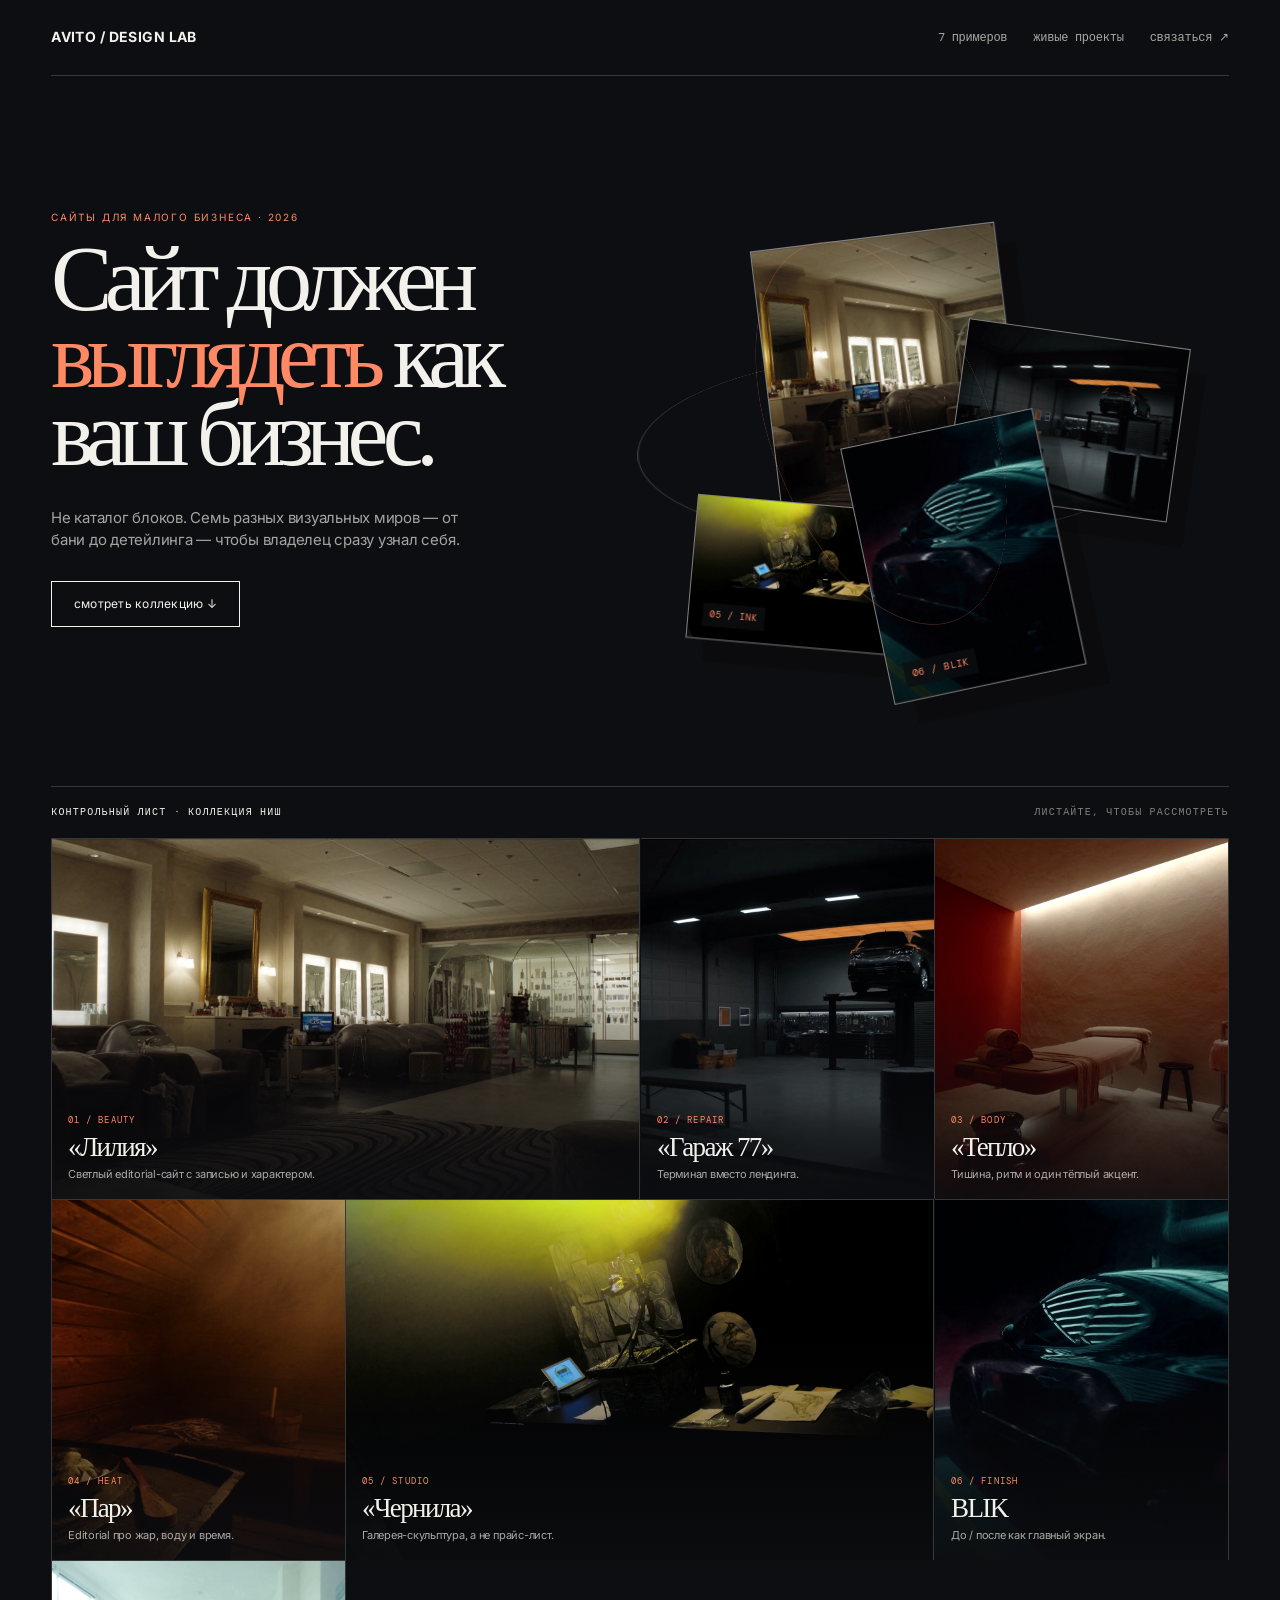
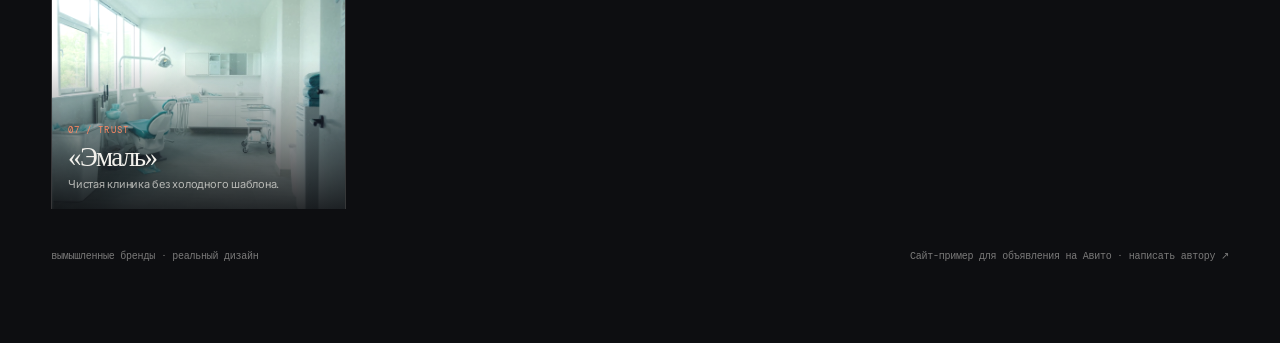
==== commit ced6eb30: "Stage v2: настоящий 3D-скан зуба (софт-рендер, вращение мышью), объёмный пар над фото парной, шторка" ====
--- a/index.html
+++ b/index.html
@@ -16,16 +16,16 @@
     <header class="r-wrap r-nav">
       <a class="r-wordmark" href="./">AVITO / DESIGN LAB</a>
       <nav class="r-nav-links">
-        <a href="#examples">07 examples</a>
-        <a href="#live">live work</a>
-        <a href="mailto:hello@example.com">contact ↗</a>
+        <a href="#examples">7 примеров</a>
+        <a href="#live">живые проекты</a>
+        <a href="mailto:ilyabargmgmt@gmail.com">связаться ↗</a>
       </nav>
     </header>
 
     <main>
       <section class="r-wrap index-hero">
         <div class="index-hero-copy" data-reveal>
-          <p class="r-eyebrow">websites for small businesses / 2026</p>
+          <p class="r-eyebrow">сайты для малого бизнеса · 2026</p>
           <h1>Сайт должен <em>выглядеть</em> как ваш бизнес.</h1>
           <p>Не каталог блоков. Семь разных визуальных миров — от бани до детейлинга — чтобы владелец сразу узнал себя.</p>
           <a class="r-button" href="#examples">смотреть коллекцию ↓</a>
@@ -39,7 +39,7 @@
       </section>
 
       <section class="r-wrap index-sheet" id="examples">
-        <div class="index-sheet-head"><span>contact sheet / niche collection</span><span>scroll to inspect</span></div>
+        <div class="index-sheet-head"><span>контрольный лист · коллекция ниш</span><span>листайте, чтобы рассмотреть</span></div>
         <div class="index-grid">
           <a class="index-tile index-tile-wide" href="salon/" data-reveal>
             <img src="assets/salon.jpg" alt="Интерьер салона красоты">
@@ -73,7 +73,7 @@
       </section>
 
       <section class="r-wrap index-footer" id="live">
-        <span>fictional brands / real visual direction</span>
+        <span>вымышленные бренды · реальный дизайн</span>
         <span>Сайт-пример для объявления на Авито · написать автору ↗</span>
       </section>
     </main>
--- a/redesign.css
+++ b/redesign.css
@@ -48,9 +48,9 @@
 .r-section-head { display: flex; align-items: end; justify-content: space-between; gap: 32px; margin-bottom: 42px; }
 .r-section-head h2 { max-width: 620px; margin: 0; font-size: clamp(34px, 5vw, 76px); line-height: .94; letter-spacing: -.07em; font-weight: 500; }
 .r-section-head p { max-width: 260px; margin: 0; font-size: 13px; opacity: .66; }
-[data-reveal] { opacity: 0; transform: translateY(24px); transition: opacity .8s ease, transform .8s cubic-bezier(.2,.7,.2,1); }
+[data-reveal] { opacity: 0; transform: translateY(26px); transition: opacity 1.05s cubic-bezier(.16,1,.3,1), transform 1.05s cubic-bezier(.16,1,.3,1); transition-delay: var(--rd, 0s); will-change: opacity, transform; }
 [data-reveal].is-visible { opacity: 1; transform: none; }
-[data-tilt] { --rx: 0deg; --ry: 0deg; transform: perspective(1100px) rotateX(var(--rx)) rotateY(var(--ry)); transition: transform .25s ease-out; }
+[data-tilt] { transform: none; }
 
 /* Portfolio — Mono / Minimal Collective contact sheet */
 body.site-index {
@@ -475,3 +475,246 @@
 @media (prefers-reduced-motion: reduce) {
   body.rebuild *, body.rebuild *::before, body.rebuild *::after { animation-duration: .001ms !important; animation-iteration-count: 1 !important; scroll-behavior: auto !important; transition-duration: .001ms !important; }
 }
+
+/* V4 hero scenes — obvious 2D actions instead of decorative photo overlays */
+
+/* Banya: ladle → water → stones → steam */
+.banya-stage[data-banya-stage] { min-height: 590px; }
+.banya-drawing { position: absolute; inset: 0 8% 0 0; overflow: hidden; border: 2px solid #1c1714; background: #442319; transform: rotate(3deg); box-shadow: 14px 16px 0 rgba(186,100,58,.24); }
+.banya-art { display: block; width: 100%; height: 100%; }
+.banya-planks path { fill: none; stroke: #f0b58a; stroke-width: 3; }
+.banya-ladle, .banya-water, .banya-steam, .banya-sparks { transform-box: fill-box; transform-origin: center; }
+.banya-water { stroke-dasharray: 90; stroke-dashoffset: 90; opacity: 0; }
+.banya-steam path { stroke-dasharray: 280; stroke-dashoffset: 280; opacity: 0; }
+.banya-drawing-label { position: absolute; left: 18px; bottom: 16px; color: #f8e6d1; font: 10px/1 "DM Mono", monospace; letter-spacing: .12em; }
+.banya-live { z-index: 5; }
+.banya-live button, .salon-visual-note button, .dental-slip button { display: block; margin-top: 18px; padding: 0; border: 0; border-bottom: 1px solid currentColor; background: transparent; color: inherit; font: 10px "DM Mono", monospace; cursor: pointer; }
+.banya-stage.is-running .banya-ladle { animation: banyaLadleV4 3.8s cubic-bezier(.45,.05,.55,.95) infinite; }
+.banya-stage.is-running .banya-water { animation: banyaWaterV4 3.8s ease-in-out infinite; }
+.banya-stage.is-running .banya-steam path:nth-child(1) { animation: banyaSteamV4 3.8s ease-out .58s infinite; }
+.banya-stage.is-running .banya-steam path:nth-child(2) { animation: banyaSteamV4 3.8s ease-out .78s infinite; }
+.banya-stage.is-running .banya-steam path:nth-child(3) { animation: banyaSteamV4 3.8s ease-out .98s infinite; }
+.banya-stage.is-running .banya-sparks { animation: banyaSparksV4 3.8s ease-out infinite; transform-origin: 50% 70%; }
+
+/* Garage: a readable hydraulic lift cycle */
+.garage-bay[data-garage-lift] { overflow: hidden; min-height: 550px; border-color: rgba(242,240,236,.4); background: #11151a; transform: rotate(-2deg); }
+.garage-bay[data-garage-lift]::before, .garage-bay[data-garage-lift]::after { content: none; }
+.garage-lift-scene { position: absolute; inset: 0; overflow: hidden; background: linear-gradient(180deg, #090b0e 0 35%, #171b21 36% 100%); }
+.garage-grid { position: absolute; inset: 35% 0 0; opacity: .55; background: linear-gradient(rgba(255,255,255,.12) 1px, transparent 1px), linear-gradient(90deg, rgba(255,255,255,.12) 1px, transparent 1px); background-size: 46px 34px; transform: perspective(260px) rotateX(52deg) scale(1.25); transform-origin: bottom; }
+.garage-column { position: absolute; top: 16%; bottom: 16%; width: 16px; border: 2px solid #ff5c1a; background: linear-gradient(90deg, #252b32, #606974 48%, #1a1f25); box-shadow: 0 0 22px rgba(255,92,26,.18); }
+.garage-column-left { left: 11%; }.garage-column-right { right: 11%; }
+.garage-lift-platform { position: absolute; z-index: 3; left: 14%; bottom: 13%; width: 72%; height: 34%; animation: none; }
+.garage-bay.is-running .garage-lift-platform { animation: garageLiftV4 6s cubic-bezier(.55,.04,.45,.96) infinite; }
+.garage-platform-line { position: absolute; left: 0; right: 0; bottom: 14px; height: 12px; border: 2px solid #b8c0cb; background: #4b5660; box-shadow: 0 0 18px rgba(255,255,255,.18); }
+.garage-car-2d { position: absolute; left: 50%; bottom: 22px; width: min(300px, 62%); height: 94px; transform: translateX(-50%); border: 2px solid #ff884f; border-radius: 44px 66px 14px 12px; background: linear-gradient(115deg, #ff5c1a 0 18%, #c94313 52%, #7e260e); box-shadow: inset 0 10px 0 rgba(255,255,255,.18), 0 18px 20px rgba(0,0,0,.48); }
+.garage-car-2d::before { content: ""; position: absolute; left: 22%; top: -38px; width: 47%; height: 48px; border: 2px solid #ff884f; border-bottom: 0; border-radius: 74px 44px 0 0; background: linear-gradient(125deg, rgba(175,224,244,.78), rgba(23,56,78,.95)); transform: skewX(-8deg); }
+.garage-car-2d::after { content: ""; position: absolute; left: 10%; right: 6%; top: 42px; height: 3px; background: rgba(255,230,200,.58); box-shadow: 0 18px 0 rgba(59,12,5,.46); }
+.garage-wheel { position: absolute; z-index: 3; bottom: -13px; width: 48px; height: 48px; border: 9px solid #111418; border-radius: 50%; background: #6c7580; box-shadow: inset 0 0 0 5px #23282e; }
+.garage-wheel-left { left: 16%; }.garage-wheel-right { right: 10%; }
+.garage-piston { position: absolute; z-index: 2; left: 48%; bottom: 11%; width: 34px; height: 48%; border: 4px solid #818b96; background: #ff5c1a; transform-origin: bottom; animation: none; }
+.garage-bay.is-running .garage-piston { animation: garagePistonV4 6s cubic-bezier(.55,.04,.45,.96) infinite; }
+.garage-lift-readout { position: absolute; z-index: 6; left: 22px; top: 22px; display: grid; gap: 8px; color: rgba(242,240,236,.68); font-size: 9px; letter-spacing: .12em; }
+.garage-lift-readout b { color: #ff5c1a; font: 700 28px/1 "Space Grotesk", sans-serif; letter-spacing: -.08em; }
+.garage-lift-readout small { color: rgba(242,240,236,.46); }
+.garage-console strong em { color: #ff5c1a; font: 500 16px "DM Mono", monospace; letter-spacing: -.06em; }
+.garage-console button { margin-top: 18px; border: 0; border-bottom: 1px solid #ff5c1a; background: none; color: #ff5c1a; font: 10px "DM Mono", monospace; cursor: pointer; }
+
+/* Salon: a live brush painting a sculpture */
+.salon-visual[data-salon-brush] { min-height: 610px; transform: none; }
+.salon-brush-stage { position: absolute; inset: 0 8% 0 4%; overflow: hidden; border: 2px solid #231918; background: #d8b2a0; transform: rotate(2deg); box-shadow: 14px 16px 0 rgba(189,93,65,.22); }
+.salon-brush-art { display: block; width: 100%; height: 100%; }
+.salon-stroke { stroke-dasharray: 420; stroke-dashoffset: 420; }
+.salon-brush { transform-box: fill-box; transform-origin: 80% 84%; }
+.salon-brush-label { position: absolute; left: 16px; bottom: 14px; color: #231918; font: 10px "DM Mono", monospace; letter-spacing: .11em; }
+.salon-visual.is-painting .salon-brush { animation: salonBrushV4 3.7s cubic-bezier(.45,.05,.55,.95) infinite; }
+.salon-visual.is-painting .salon-stroke-one { animation: salonStrokeV4 3.7s ease-in-out infinite; }
+.salon-visual.is-painting .salon-stroke-two { animation: salonStrokeV4 3.7s ease-in-out .35s infinite; }
+.salon-visual-note { right: -16px; bottom: 7%; width: 210px; }
+.salon-visual-note strong { font-family: Georgia, serif; }
+
+/* Tattoo: paper, ink and a machine drawing four fresh flashes */
+body.site-tattoo { background: #f5eddf; color: #201c19; font-family: "DM Mono", monospace; }
+.site-tattoo .r-nav { border-bottom: 2px solid rgba(32,28,25,.28); }
+.site-tattoo .r-wordmark { font-family: "Space Grotesk", sans-serif; color: #201c19; }
+.site-tattoo .r-wordmark span, .site-tattoo .r-eyebrow, .tattoo-copy h1 span { color: #e24b2c; }
+.site-tattoo .r-button { border: 2px solid #201c19; background: #201c19; color: #f5eddf; border-radius: 0; }
+.tattoo-copy h1 { font-family: "Space Grotesk", sans-serif; color: #201c19; }
+.tattoo-copy h1 span { text-decoration: underline; text-decoration-thickness: 5px; text-underline-offset: 9px; }
+.tattoo-copy > p:not(.r-eyebrow) { color: #6d625a; }
+.tattoo-stage[data-tattoo-machine] { min-height: 600px; }
+.tattoo-desk { position: absolute; inset: 4% 0 8% 4%; border: 2px solid #201c19; background: #fffaf0; box-shadow: 14px 16px 0 #decdb8; transform: rotate(-2deg); }
+.tattoo-paper-top { display: flex; align-items: center; justify-content: space-between; padding: 17px 20px; border-bottom: 2px solid #201c19; font-size: 10px; letter-spacing: .12em; }
+.tattoo-paper-top b { color: #e24b2c; font-weight: 500; }
+.tattoo-sketch-grid { display: grid; grid-template-columns: repeat(2, 1fr); gap: 0; height: calc(100% - 56px); }
+.tattoo-sketch { position: relative; overflow: hidden; min-height: 215px; padding: 16px; border-right: 1px solid rgba(32,28,25,.24); border-bottom: 1px solid rgba(32,28,25,.24); background: rgba(255,255,255,.26); }
+.tattoo-sketch:nth-child(2n) { border-right: 0; }.tattoo-sketch:nth-child(n+3) { border-bottom: 0; }
+.tattoo-sketch svg { display: block; width: 100%; height: 100%; }
+.tattoo-sketch path, .tattoo-sketch circle { fill: none; stroke: #201c19; stroke-width: 3; stroke-linecap: round; stroke-linejoin: round; stroke-dasharray: 900; stroke-dashoffset: 0; }
+.tattoo-sketch span { position: absolute; left: 16px; bottom: 12px; color: #e24b2c; font-size: 9px; letter-spacing: .11em; }
+.tattoo-sketch.is-active { background: #fff4e1; }
+.tattoo-sketch.is-active path, .tattoo-sketch.is-active circle { animation: tattooDrawV4 2.4s cubic-bezier(.2,.7,.2,1) forwards; }
+.tattoo-machine { position: absolute; z-index: 5; top: 38%; left: -2%; width: 165px; height: 45px; border: 2px solid #201c19; border-radius: 25px 12px 12px 25px; background: #e24b2c; box-shadow: 8px 8px 0 rgba(32,28,25,.18); transform: rotate(-28deg); transform-origin: 18% 50%; }
+.tattoo-machine-grip { position: absolute; left: -52px; top: 10px; width: 64px; height: 23px; border: 2px solid #201c19; border-radius: 14px 0 0 14px; background: #c4b29e; }
+.tattoo-machine i { position: absolute; right: -34px; top: 20px; width: 48px; height: 3px; background: #201c19; transform: rotate(8deg); }
+.tattoo-machine b { position: absolute; left: 20px; top: 13px; color: #fffaf0; font-size: 8px; font-weight: 400; letter-spacing: .08em; }
+.tattoo-stage.is-drawing .tattoo-machine { animation: tattooMachineV4 4s ease-in-out infinite; }
+.tattoo-ink-tray { position: absolute; right: 22px; bottom: 12px; display: flex; gap: 7px; }
+.tattoo-ink-tray i { width: 13px; height: 13px; border: 2px solid #201c19; border-radius: 50%; background: #201c19; }.tattoo-ink-tray i:nth-child(2) { background: #e24b2c; }.tattoo-ink-tray i:nth-child(3) { background: #c4b29e; }
+.tattoo-replay { position: absolute; right: 18px; top: 14px; z-index: 4; padding: 5px 0; border: 0; border-bottom: 1px solid #e24b2c; background: transparent; color: #e24b2c; font: 9px "DM Mono", monospace; cursor: pointer; }
+.tattoo-machine-note { position: absolute; right: -10px; bottom: -4px; display: grid; gap: 7px; max-width: 190px; padding: 15px; background: #201c19; color: #fffaf0; transform: rotate(4deg); box-shadow: 9px 10px 0 rgba(226,75,44,.22); }
+.tattoo-machine-note small { color: #f3b390; font-size: 8px; letter-spacing: .12em; }.tattoo-machine-note strong { font: 26px/.82 "Space Grotesk", sans-serif; letter-spacing: -.08em; }.tattoo-machine-note span { color: rgba(255,250,240,.62); font-size: 9px; line-height: 1.4; }
+.tattoo-ledger { border-top-color: rgba(32,28,25,.3); }.tattoo-ledger .r-section-head h2 span, .tattoo-row small { color: #e24b2c; }
+
+/* Detailing: large generated before/after cars on an obvious track */
+.detail-stage { min-height: 570px; transform: rotate(-2deg); background: #080c13; }
+.detail-stage::before { content: "CYCLE / DIRTY → CLEAN"; }
+.detail-lane { position: absolute; z-index: 1; inset: 19% 4% 12%; border: 1px dashed rgba(150,173,255,.5); background: linear-gradient(180deg, transparent 47%, rgba(78,123,255,.18) 48%, rgba(78,123,255,.18) 51%, transparent 52%); }
+.detail-lane::after { content: ""; position: absolute; inset: 50% 0 auto; height: 2px; background: repeating-linear-gradient(90deg, #96adff 0 50px, transparent 50px 86px); opacity: .7; }
+.detail-lane span { position: absolute; top: 10px; left: 12px; color: #96adff; font-size: 9px; letter-spacing: .12em; }
+.detail-car { z-index: 3; width: 76%; height: auto; aspect-ratio: 1.5; bottom: 13%; border: 1px solid rgba(238,240,247,.36); border-radius: 4px; background-position: center; background-size: cover; box-shadow: 0 22px 30px rgba(0,0,0,.58); animation: none; }
+.detail-car-before { left: -90%; background-image: url(assets/detailing-before.jpg); filter: saturate(.78) contrast(1.05); opacity: 0; }
+.detail-car-after { left: -90%; background-image: url(assets/detailing-after.jpg); filter: saturate(1.08) contrast(1.08); opacity: 0; }
+.detail-stage.is-running .detail-car-before { animation: detailBeforeV4 8s cubic-bezier(.42,.05,.58,.95) infinite; }
+.detail-stage.is-running .detail-car-after { animation: detailAfterV4 8s cubic-bezier(.42,.05,.58,.95) infinite; }
+.detail-wash { z-index: 5; top: 13%; bottom: 8%; left: -12%; height: auto; width: 5px; animation: none; }
+.detail-stage.is-running .detail-wash { animation: detailWashV4 8s ease-in-out infinite; }
+.detail-before-label, .detail-after-label { animation: none; }.detail-stage.is-running .detail-before-label { animation: detailBeforeLabelV4 8s infinite; }.detail-stage.is-running .detail-after-label { animation: detailAfterLabelV4 8s infinite; }
+.detail-stage-status span { text-align: center; }
+
+/* Dentistry: opening frame is the result — a bright white smile */
+.dental-stage { min-height: 590px; transform: none; }
+.dental-smile-art { position: absolute; inset: 4% 0 8% 0; overflow: hidden; border: 2px solid #132724; border-radius: 48% 42% 38% 50%; background: radial-gradient(circle at 50% 45%, #effffc, #b8ded7); box-shadow: 22px 25px 0 rgba(15,157,140,.16); transform: rotate(-4deg); }
+.dental-smile-kicker { position: absolute; z-index: 2; left: 20px; top: 18px; color: #0f9d8c; font: 10px "DM Mono", monospace; letter-spacing: .12em; }.dental-smile-svg { display: block; width: 100%; height: 100%; }
+.dental-shine { transform-box: fill-box; transform-origin: center; opacity: 0; }.dental-stage.is-shining .dental-shine { animation: dentalShineV4 3.8s ease-in-out infinite; }.dental-sparkles { animation: dentalSparkV4 3.8s ease-in-out infinite; transform-origin: center; }
+.dental-smile-caption { position: absolute; left: 20px; bottom: 16px; color: #132724; font: 10px "DM Mono", monospace; letter-spacing: .1em; }
+.dental-slip { right: -5%; bottom: 4%; width: 220px; transform: rotate(5deg); }.dental-slip button { color: #8cd6c9; }
+
+@keyframes banyaLadleV4 { 0%,100% { transform: rotate(0deg); } 28% { transform: rotate(-18deg); } 52% { transform: rotate(30deg); } 72% { transform: rotate(2deg); } }
+@keyframes banyaWaterV4 { 0%,20% { stroke-dashoffset: 90; opacity: 0; } 30% { opacity: 1; } 54% { stroke-dashoffset: 0; opacity: 1; } 68%,100% { stroke-dashoffset: 0; opacity: 0; } }
+@keyframes banyaSteamV4 { 0% { stroke-dashoffset: 280; opacity: 0; } 22% { opacity: .9; } 82% { stroke-dashoffset: 0; opacity: .55; } 100% { stroke-dashoffset: -20; opacity: 0; } }
+@keyframes banyaSparksV4 { 0%,50% { transform: scale(.8); opacity: .2; } 75%,100% { transform: scale(1.4); opacity: 0; } }
+@keyframes garageLiftV4 { 0%,12% { transform: translateY(0); } 45%,68% { transform: translateY(-170px); } 87%,100% { transform: translateY(0); } }
+@keyframes garagePistonV4 { 0%,12% { transform: scaleY(.35); } 45%,68% { transform: scaleY(1); } 87%,100% { transform: scaleY(.35); } }
+@keyframes salonBrushV4 { 0%,8% { transform: translate(0,0) rotate(0deg); } 42% { transform: translate(-205px,170px) rotate(-8deg); } 66%,100% { transform: translate(0,0) rotate(0deg); } }
+@keyframes salonStrokeV4 { 0%,25% { stroke-dashoffset: 420; } 58%,100% { stroke-dashoffset: 0; } }
+@keyframes tattooDrawV4 { 0% { stroke-dashoffset: 900; } 100% { stroke-dashoffset: 0; } }
+@keyframes tattooMachineV4 { 0%,10% { transform: translate(0,0) rotate(-28deg); } 42% { transform: translate(270px,50px) rotate(-20deg); } 74% { transform: translate(100px,250px) rotate(-30deg); } 100% { transform: translate(0,0) rotate(-28deg); } }
+@keyframes detailBeforeV4 { 0%,8% { left: -24%; opacity: 1; } 17%,45% { left: 12%; opacity: 1; } 56%,100% { left: 112%; opacity: 0; } }
+@keyframes detailAfterV4 { 0%,50% { left: -90%; opacity: 0; } 62% { left: -42%; opacity: 1; } 79%,88% { left: 12%; opacity: 1; } 100% { left: 112%; opacity: 0; } }
+@keyframes detailWashV4 { 0%,38% { left: -12%; opacity: 0; } 45% { opacity: 1; } 67% { left: 112%; opacity: 1; } 76%,100% { left: 112%; opacity: 0; } }
+@keyframes detailBeforeLabelV4 { 0%,53% { opacity: 1; } 61%,100% { opacity: 0; } }
+@keyframes detailAfterLabelV4 { 0%,60% { opacity: 0; } 67%,100% { opacity: 1; } }
+@keyframes dentalShineV4 { 0%,18% { transform: translateX(-190px) rotate(-5deg); opacity: 0; } 32% { opacity: .88; } 75% { transform: translateX(300px) rotate(-5deg); opacity: .88; } 90%,100% { transform: translateX(350px) rotate(-5deg); opacity: 0; } }
+@keyframes dentalSparkV4 { 0%,100% { opacity: .38; transform: scale(.85); } 50% { opacity: 1; transform: scale(1.18); } }
+
+@media (max-width: 900px) {
+  .tattoo-stage[data-tattoo-machine] { min-height: 560px; }
+  .tattoo-machine-note { right: 0; }
+  .detail-car { width: 80%; }
+}
+
+@media (max-width: 620px) {
+  .banya-stage[data-banya-stage], .salon-visual[data-salon-brush], .tattoo-stage[data-tattoo-machine], .dental-stage { min-height: 420px; }
+  .banya-drawing { inset: 0 0 0 3%; }.banya-live { right: -4px; width: 166px; padding: 12px; }.banya-live b { font-size: 22px; }
+  .salon-brush-stage { inset: 0 0 0 2%; }.salon-visual-note { right: -5px; bottom: 2%; width: 170px; padding: 13px; }.salon-visual-note strong { font-size: 22px; }
+  .garage-bay[data-garage-lift] { min-height: 390px; }.garage-lift-readout { left: 13px; top: 14px; }.garage-lift-readout b { font-size: 22px; }.garage-car-2d { width: 210px; height: 68px; }.garage-car-2d::before { top: -28px; height: 38px; }.garage-wheel { width: 34px; height: 34px; bottom: -11px; border-width: 6px; }.garage-lift-platform { bottom: 12%; }.garage-bay.is-running .garage-lift-platform { animation-name: garageLiftMobileV4; }
+  .garage-console { right: 4px; bottom: 12px; width: 172px; padding: 12px; }.garage-console strong { font-size: 25px; }
+  .tattoo-desk { inset: 0 0 8% 0; }.tattoo-sketch { min-height: 156px; padding: 9px; }.tattoo-sketch span { left: 9px; bottom: 8px; font-size: 8px; }.tattoo-paper-top { padding: 12px; }.tattoo-machine { transform: scale(.75) rotate(-28deg); transform-origin: 18% 50%; }.tattoo-stage.is-drawing .tattoo-machine { animation-name: tattooMachineMobileV4; }.tattoo-machine-note { right: -4px; bottom: -2px; padding: 11px; }.tattoo-machine-note strong { font-size: 21px; }
+  .detail-stage { min-height: 410px; }.detail-car { width: 82%; bottom: 14%; }.detail-stage-status { flex-wrap: wrap; }.detail-stage-status span { order: 3; width: 100%; }.detail-lane { inset: 18% 3% 12%; }
+  .dental-smile-art { inset: 0 0 0 0; }.dental-slip { right: -4px; width: 182px; padding: 14px; }.dental-slip strong { font-size: 18px; }.dental-smile-caption { left: 12px; bottom: 10px; font-size: 8px; }.dental-smile-kicker { left: 12px; top: 12px; font-size: 8px; }
+}
+@keyframes garageLiftMobileV4 { 0%,12% { transform: translateY(0); } 45%,68% { transform: translateY(-108px); } 87%,100% { transform: translateY(0); } }
+@keyframes tattooMachineMobileV4 { 0%,10% { transform: translate(0,0) scale(.7) rotate(-28deg); } 42% { transform: translate(122px,20px) scale(.7) rotate(-20deg); } 74% { transform: translate(50px,125px) scale(.7) rotate(-30deg); } 100% { transform: translate(0,0) scale(.7) rotate(-28deg); } }
+<<<<<<< HEAD
+
+
+/* ================= motion v2 + salon arch (polish pass) ================= */
+/* спокойнее: орбиты медленнее и тише, объекты дышат мягче */
+.index-orbit::before { animation-duration: 46s; border-color: rgba(243,241,236,.12); }
+.index-orbit::after { animation-duration: 38s; border-color: rgba(255,137,100,.2); }
+.index-object-a { animation-duration: 13s; }
+.index-object-b { animation-duration: 15s; }
+.index-object-c { animation-duration: 17s; }
+.index-object-d { animation-duration: 19s; }
+
+/* микро-интеракции: кнопки и плитки отвечают, а не дёргаются */
+.r-button { transition: transform .35s cubic-bezier(.16,1,.3,1), box-shadow .35s cubic-bezier(.16,1,.3,1), background .25s ease, color .25s ease; }
+.r-button:hover { transform: translateY(-2px); }
+.index-tile { overflow: hidden; }
+.index-tile img { transition: transform 1.1s cubic-bezier(.16,1,.3,1), filter .6s ease; }
+.index-tile:hover img { transform: scale(1.035); filter: saturate(1) contrast(1.05); }
+
+/* Салон: фото-арка с паспарту вместо иллюстрации */
+.salon-photo-visual { position: relative; min-height: 610px; }
+.salon-arch-outline { position: absolute; inset: 4% 2% 10% auto; width: 78%; border: 1.5px solid #bd5d41; border-radius: 999px 999px 26px 26px; transform: rotate(2.5deg); opacity: .55; }
+.salon-arch { position: absolute; inset: 0 8% 4% 0; border-radius: 999px 999px 24px 24px; background: url(assets/salon.jpg) center/cover; border: 10px solid #faf6ef; outline: 1px solid #231918; box-shadow: 22px 26px 0 rgba(35,25,24,.08); }
+.salon-arch::after { content: ""; position: absolute; inset: 0; border-radius: inherit; background: linear-gradient(180deg, transparent 55%, rgba(35,25,24,.34)); }
+.salon-arch-caption { position: absolute; left: 8%; bottom: 12%; color: #faf6ef; font-style: italic; font-size: 15px; letter-spacing: .01em; z-index: 2; }
+.salon-slots-card { position: absolute; right: 0; bottom: -4%; width: 246px; background: #faf6ef; border: 1px solid rgba(35,25,24,.14); box-shadow: 0 24px 40px -18px rgba(35,25,24,.28); padding: 16px 18px; z-index: 3; }
+.salon-slots-card small { display: block; font-family: "DM Mono", monospace; font-size: 10px; letter-spacing: .12em; text-transform: uppercase; color: #bd5d41; margin-bottom: 8px; }
+.salon-slot { display: flex; justify-content: space-between; font-size: 14px; padding: 8px 0; border-top: 1px solid rgba(35,25,24,.1); color: #231918; }
+.salon-slot span { color: rgba(35,25,24,.55); }
+@media (max-width: 880px) {
+  .salon-photo-visual { min-height: 480px; }
+  .salon-slots-card { right: 4%; bottom: -8%; }
+}
+@media (prefers-reduced-motion: reduce) {
+  .index-orbit::before, .index-orbit::after, .index-object { animation: none !important; }
+}
+=======
+>>>>>>> 1082a9873293f9e6b9c2cfdb37d31a7108240095
+
+/* ================= stage v2: пар, 3D-зуб, шторка «до/после» ================= */
+/* Баня */
+.steam-stage { display: flex; flex-direction: column; gap: 18px; }
+.steam-frame { position: relative; flex: 1; min-height: 520px; overflow: hidden; border: 1px solid rgba(35,25,24,.16); }
+.steam-photo { position: absolute; inset: 0; background: url(assets/banya.jpg) center/cover; }
+.steam-photo::after { content: ""; position: absolute; inset: 0; background: linear-gradient(180deg, rgba(20,12,8,.18), rgba(20,12,8,.55)); }
+.steam-canvas { position: absolute; inset: 0; width: 100%; height: 100%; pointer-events: none; }
+.steam-heat { position: absolute; left: 22px; bottom: 22px; z-index: 2; color: #fdf6ea; }
+.steam-heat b { display: block; font-size: 42px; line-height: 1; letter-spacing: -.02em; }
+.steam-heat span { font-family: "DM Mono", monospace; font-size: 10.5px; letter-spacing: .14em; text-transform: uppercase; opacity: .78; }
+.steam-note { display: flex; align-items: baseline; gap: 16px; flex-wrap: wrap; }
+.steam-note small { font-family: "DM Mono", monospace; font-size: 10.5px; letter-spacing: .14em; text-transform: uppercase; opacity: .55; }
+.steam-note b { font-weight: 400; font-size: 19px; line-height: 1.3; }
+
+/* Стоматология */
+.tooth-stage { display: grid; gap: 20px; align-content: center; }
+.tooth-frame { position: relative; min-height: 470px; }
+.tooth-canvas { display: block; width: 100%; height: 470px; touch-action: none; }
+.tooth-kicker, .tooth-hint { position: absolute; font-family: "DM Mono", monospace; font-size: 10px; letter-spacing: .14em; text-transform: uppercase; }
+.tooth-kicker { top: 6px; left: 0; color: #0e9d8c; }
+.tooth-hint { bottom: 6px; right: 0; opacity: .45; }
+.tooth-slip { background: #fff; border: 1px solid rgba(19,39,36,.12); box-shadow: 0 26px 46px -26px rgba(19,39,36,.34); padding: 20px 22px; max-width: 330px; justify-self: end; }
+.tooth-slip small { display: block; font-family: "DM Mono", monospace; font-size: 10px; letter-spacing: .13em; text-transform: uppercase; color: #0e9d8c; margin-bottom: 6px; }
+.tooth-slip strong { display: block; font-size: 19px; font-weight: 500; margin-bottom: 12px; }
+.tooth-row { display: flex; justify-content: space-between; gap: 12px; font-size: 14px; padding: 9px 0; border-top: 1px solid rgba(19,39,36,.09); }
+.tooth-row span { opacity: .62; }
+
+/* Детейлинг */
+.cmp { position: relative; min-height: 500px; overflow: hidden; cursor: ew-resize; touch-action: none; border: 1px solid rgba(255,255,255,.08); }
+.cmp-before, .cmp-after { position: absolute; inset: 0; background-position: center; background-size: cover; }
+.cmp-before { background-image: url(assets/detailing-before.jpg); filter: saturate(.6) brightness(.72) contrast(.95); }
+.cmp-after { background-image: url(assets/detailing-after.jpg); clip-path: inset(0 0 0 42%); }
+.cmp-handle { position: absolute; top: 0; bottom: 0; width: 2px; background: rgba(255,255,255,.9); transform: translateX(-1px); pointer-events: none; box-shadow: 0 0 22px rgba(0,0,0,.5); }
+.cmp-handle i { position: absolute; top: 50%; left: 50%; width: 46px; height: 46px; margin: -23px 0 0 -23px; border-radius: 50%; background: rgba(255,255,255,.94); box-shadow: 0 8px 26px rgba(0,0,0,.4); }
+.cmp-handle i::before, .cmp-handle i::after { content: ""; position: absolute; top: 50%; width: 0; height: 0; border: 6px solid transparent; margin-top: -6px; }
+.cmp-handle i::before { left: 8px; border-right-color: #0a0e14; }
+.cmp-handle i::after { right: 8px; border-left-color: #0a0e14; }
+.cmp-tag { position: absolute; bottom: 18px; z-index: 2; font-family: "DM Mono", monospace; font-size: 10.5px; letter-spacing: .14em; text-transform: uppercase; color: #fff; background: rgba(10,14,20,.62); padding: 6px 10px; pointer-events: none; }
+.cmp-tag-l { left: 18px; }
+.cmp-tag-r { right: 18px; }
+.cmp-note { display: flex; align-items: baseline; gap: 14px; margin-top: 16px; flex-wrap: wrap; }
+.cmp-note b { font-weight: 500; font-size: 17px; }
+.cmp-note span { font-size: 13.5px; opacity: .6; }
+
+@media (max-width: 880px) {
+  .steam-frame { min-height: 380px; }
+  .tooth-canvas, .tooth-frame { height: 360px; min-height: 360px; }
+  .tooth-slip { justify-self: stretch; max-width: none; }
+  .cmp { min-height: 340px; }
+}
+
+/* детейлинг: заголовок не должен наезжать на шторку */
+.detail-copy h1 { font-size: clamp(38px, 5.4vw, 82px); }
+.detail-hero { align-items: center; gap: 40px; }
